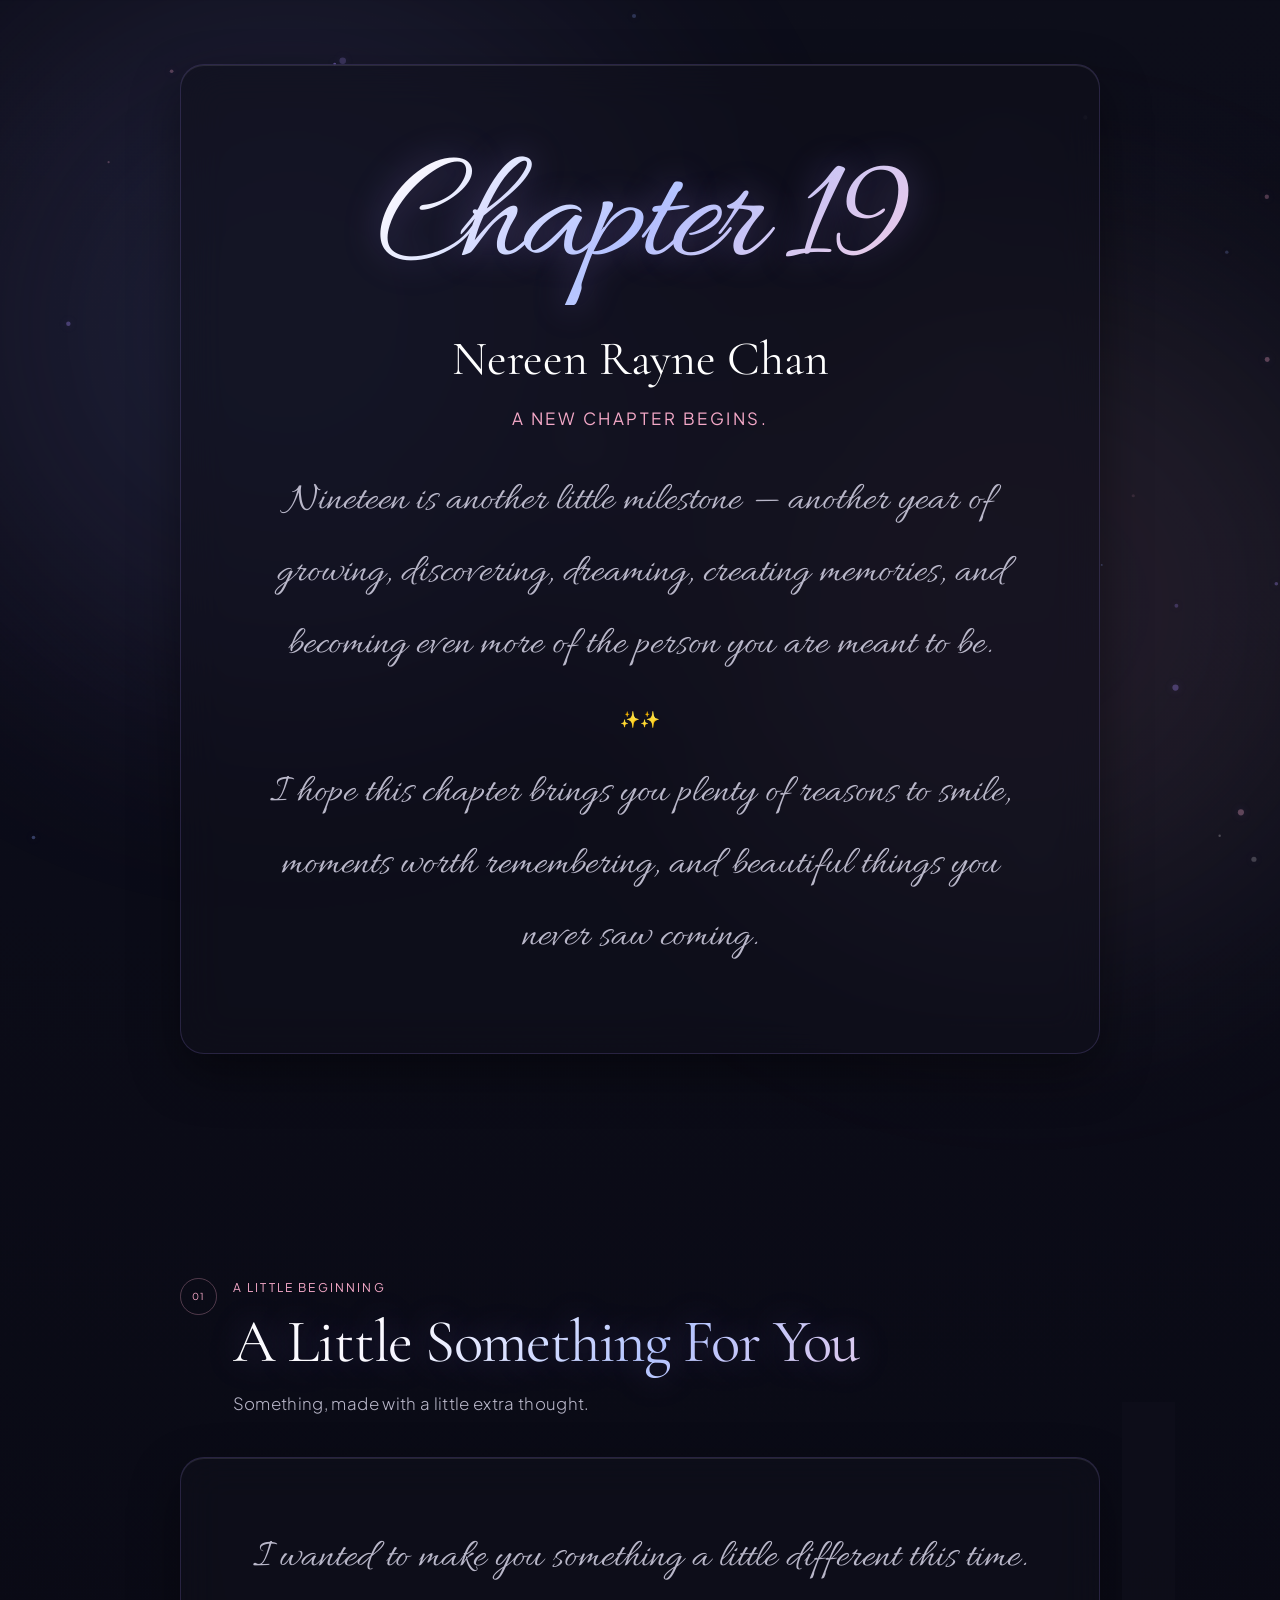
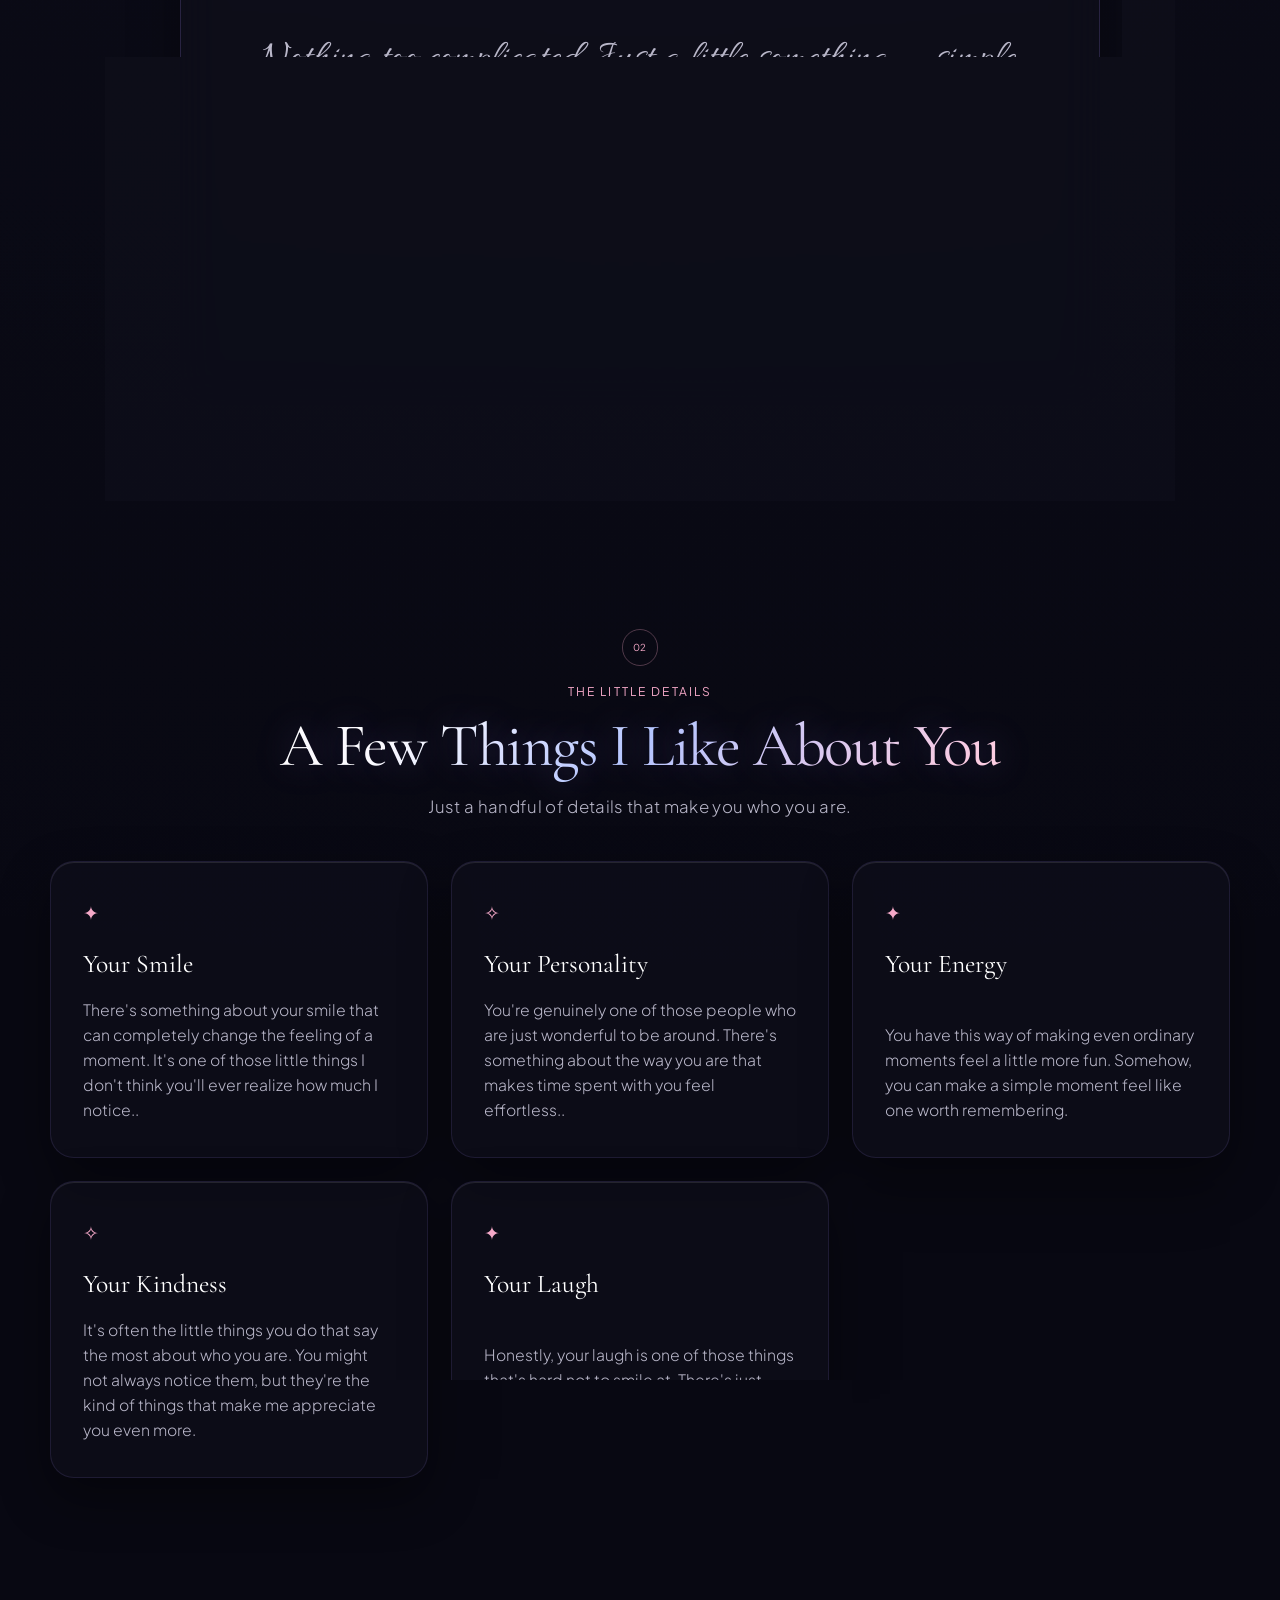
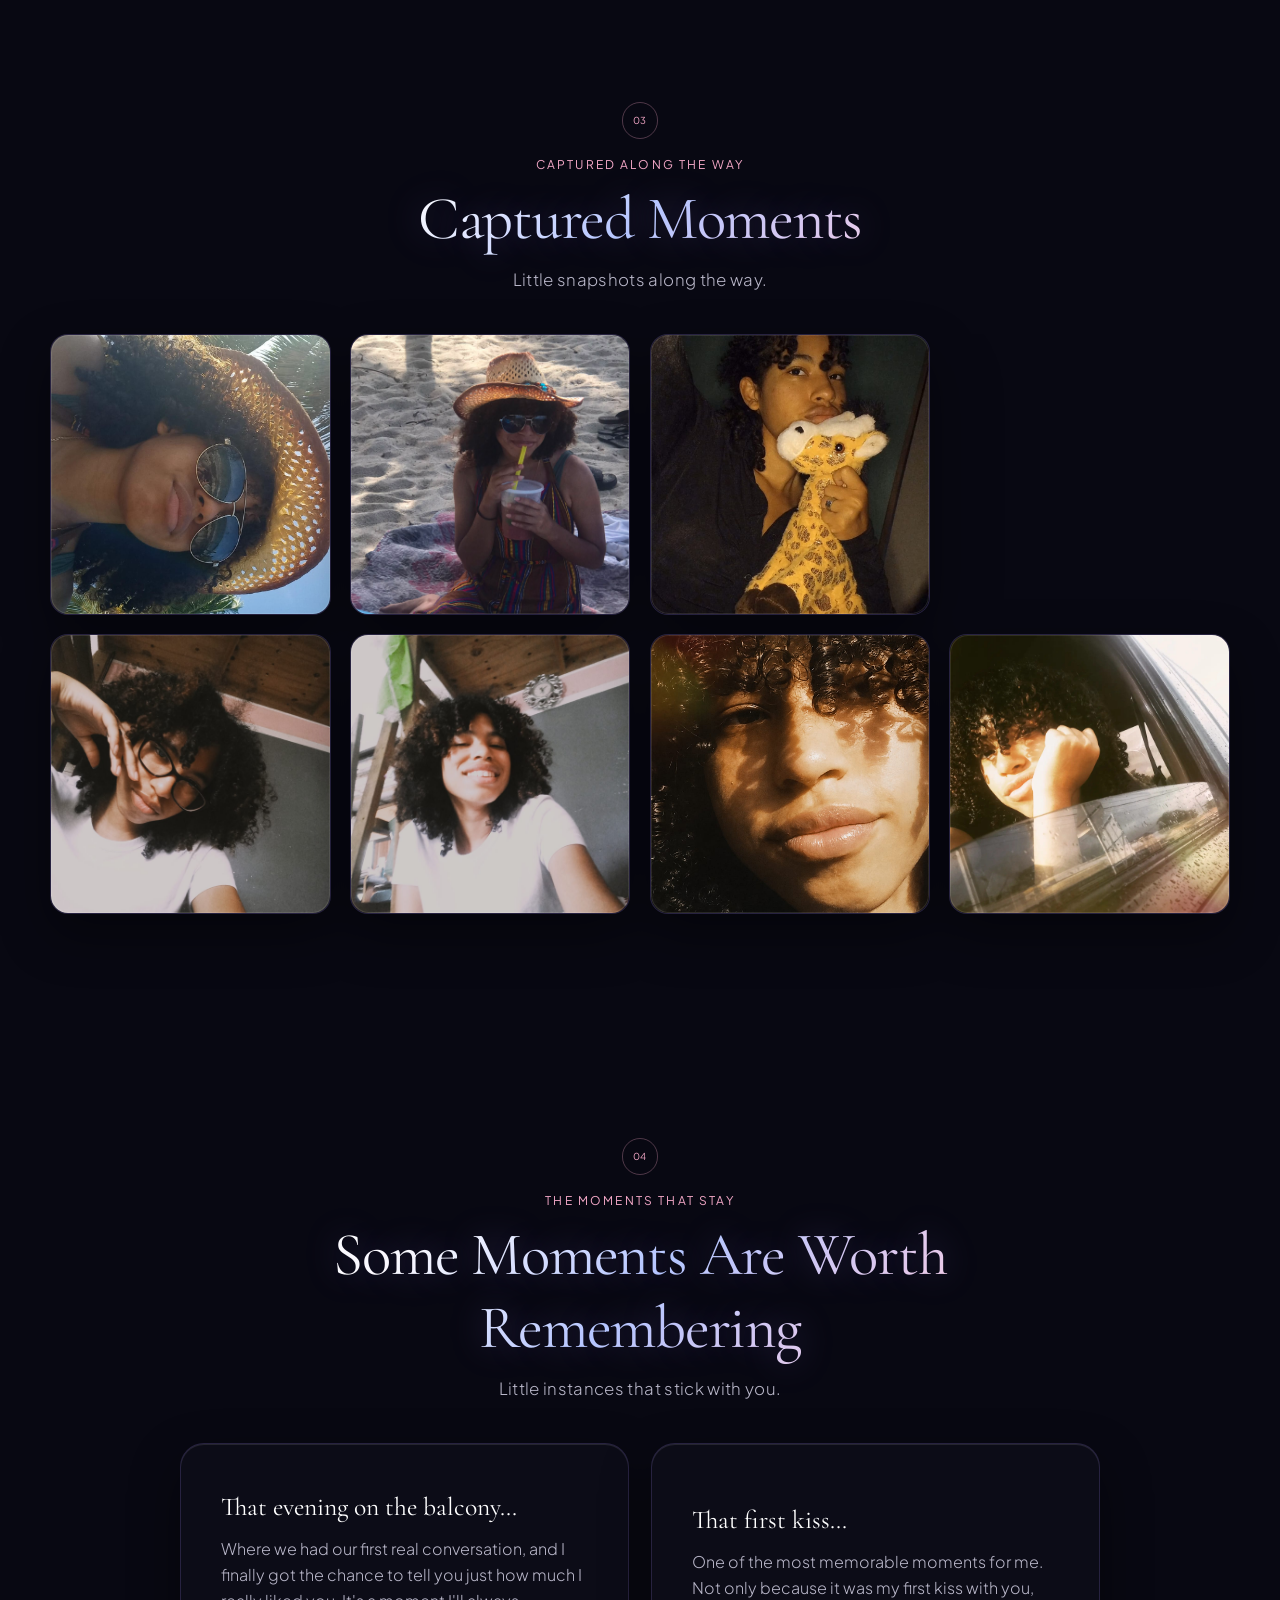
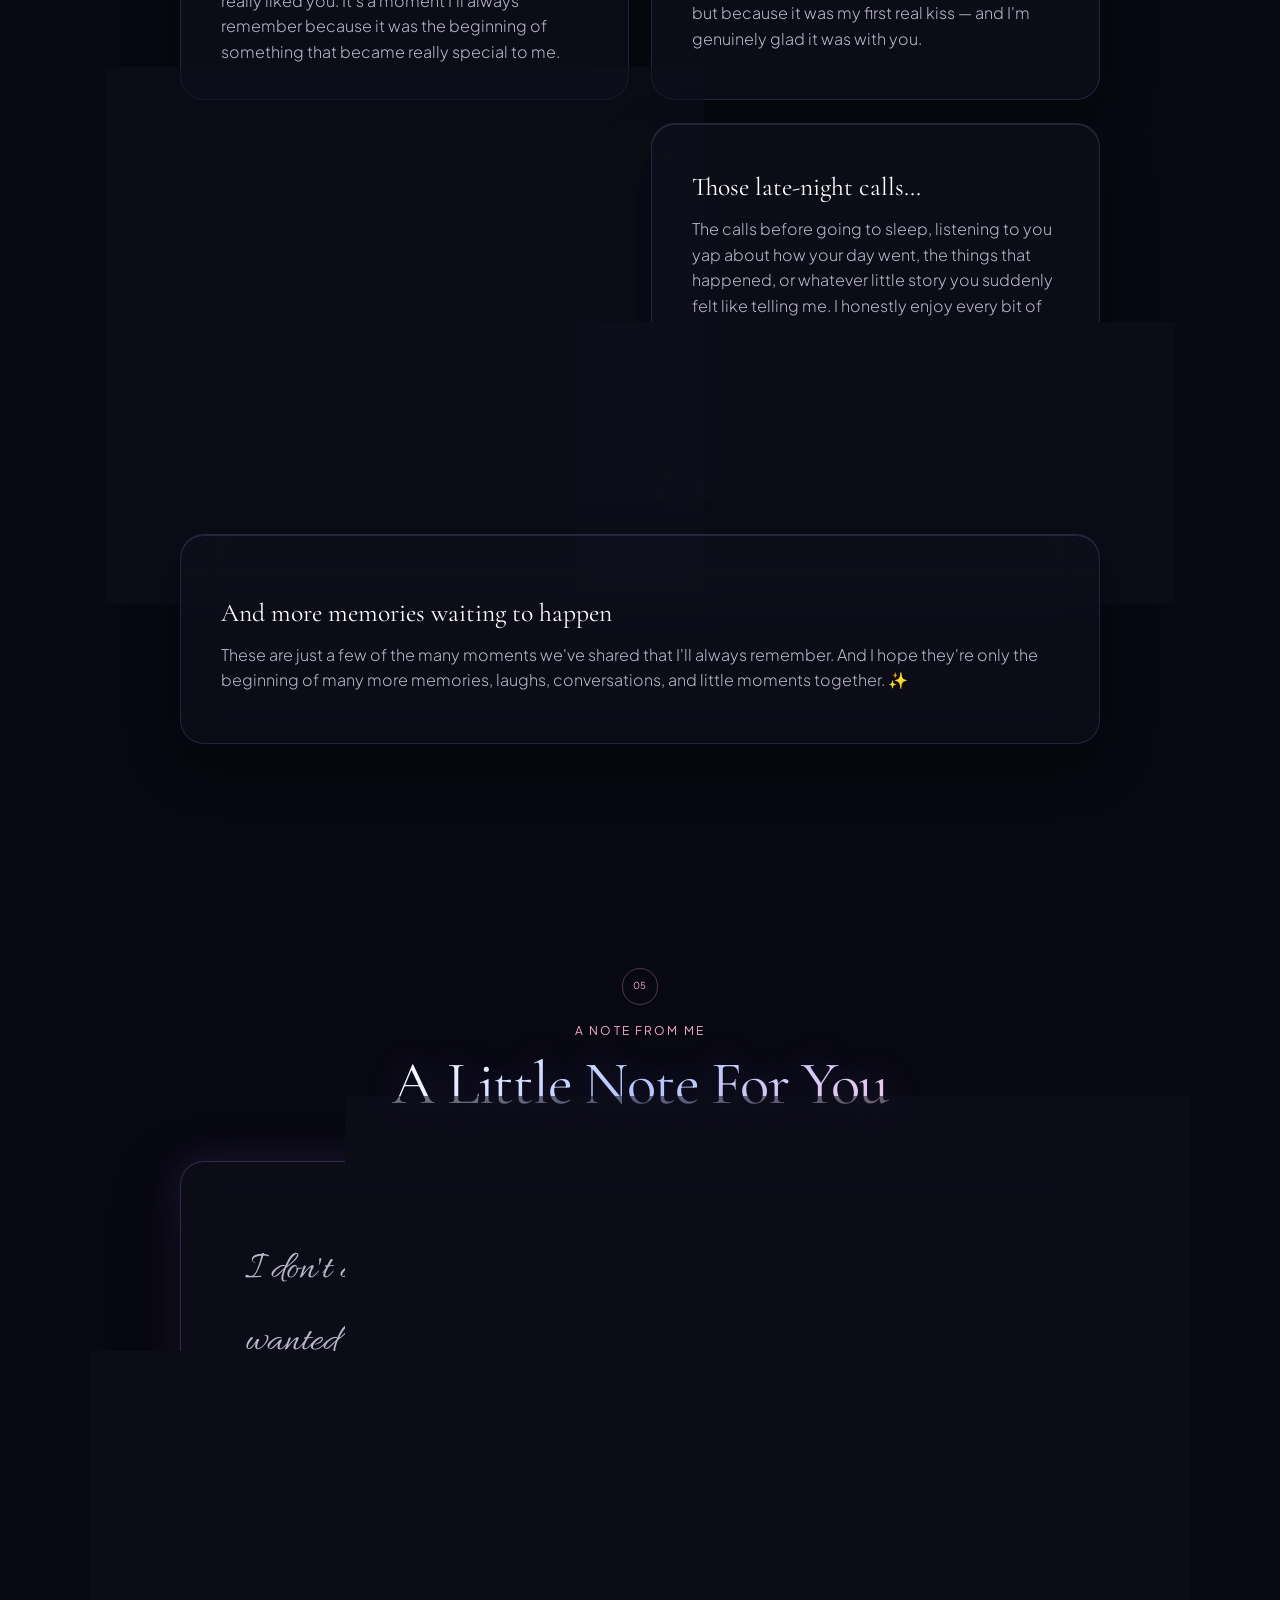
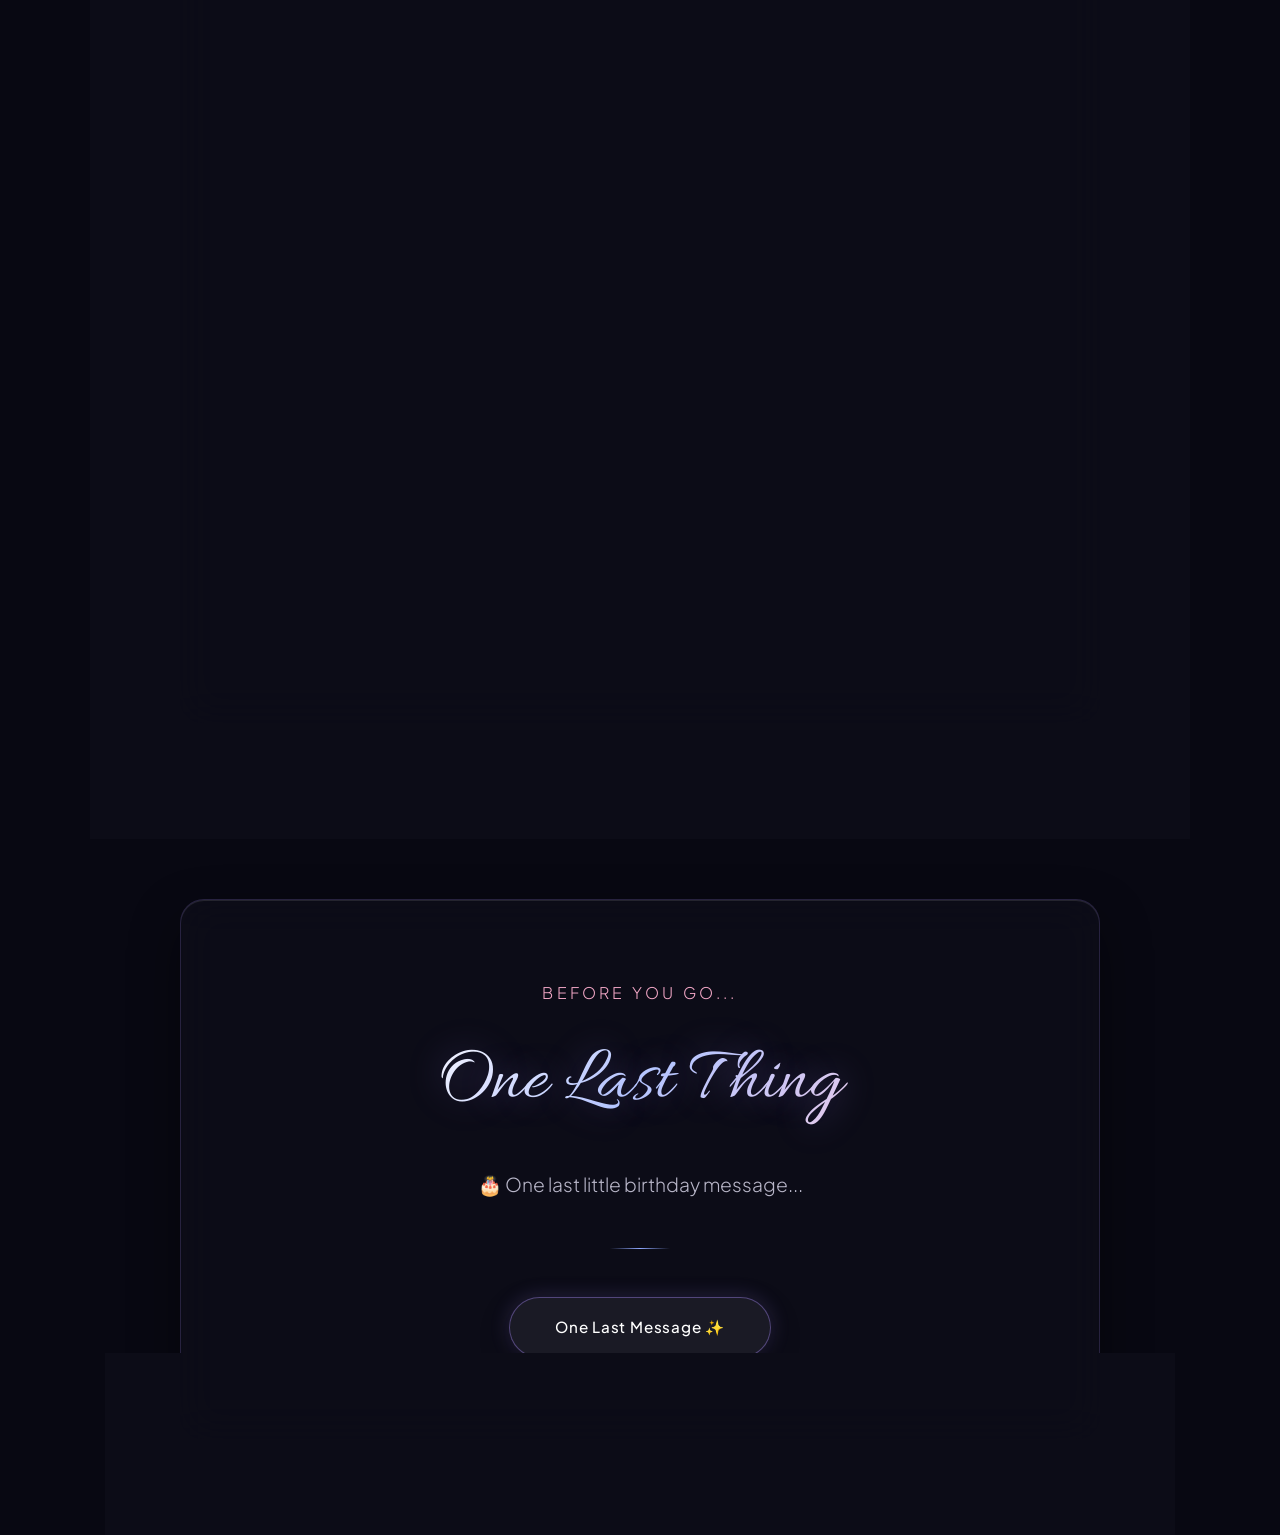
==== pages/birthday.html @ 964571f7 "Initial commit" ====
<!DOCTYPE html>
<html lang="en">
<head>
    <meta charset="UTF-8">
    <meta name="viewport" content="width=device-width, initial-scale=1.0">
    <title>Chapter 19 | Nereen Rayne Chan</title>
    <link rel="preconnect" href="https://fonts.googleapis.com">
    <link rel="preconnect" href="https://fonts.gstatic.com" crossorigin>
    <link href="https://fonts.googleapis.com/css2?family=Cormorant+Garamond:ital,wght@0,300;0,400;0,600;1,400&display=swap" rel="stylesheet">
    <link href="https://fonts.googleapis.com/css2?family=Plus+Jakarta+Sans:wght@300;400;500;600&display=swap" rel="stylesheet">
    <link href="https://fonts.googleapis.com/css2?family=Allura&display=swap" rel="stylesheet">
    <link rel="stylesheet" href="../css/style.css">
    <link rel="stylesheet" href="../css/responsive.css">
</head>
<body data-page="birthday">
    <div class="ambient-glow bg-glow-primary"></div>
    <div class="ambient-glow bg-glow-secondary"></div>
    <canvas id="particle-canvas" class="particle-canvas"></canvas>



    <main class="birthday-page" id="top">
        <!-- Section 1: Birthday opening -->
        <section class="birthday-section birthday-opening" id="birthday">
            <div class="birthday-hero-card glass-panel fade-in">
                
                <div class="number-display glow-text">Chapter 19</div>
                <h1 class="page-title">Nereen Rayne Chan</h1>
                <p class="chapter-tag">A new chapter begins.</p>
                <p class="editorial-text">
                    Nineteen is another little milestone — another year of growing, discovering, dreaming, creating memories, and becoming even more of the person you are meant to be.
                </p> <br>
                <p>✨✨</p> <br>

                <p class="editorial-text">
                    I hope this chapter brings you plenty of reasons to smile, moments worth remembering, and beautiful things you never saw coming.
                </p>
            </div>
        </section>

        <!-- Section 2: Introduction -->
        <section class="birthday-section" id="intro">
            <div class="section-shell">
                <div class="section-heading fade-in">
                    <span class="section-number">01</span>
                    <div>
                        <p class="section-label">A little beginning</p>
                        <h2 class="section-title glow-text">A Little Something For You</h2>
                        <p class="section-subtitle">Something, made with a little extra thought.</p>
                    </div>
                </div>

                <article class="story-card glass-panel section-card fade-in">
                    <div class="story-content text-block">
                        <p>I wanted to make you something a little different this time.</p>
                        <p>Nothing too complicated. Just a little something — simple, thoughtful, and made especially for you. A little reminder that your special day was worth putting some extra effort into..✨</p>
                    </div>
                </article>
            </div>
        </section>

        <!-- Section 3: Things I Like -->
        <section class="birthday-section" id="things">
            <div class="section-shell wide-shell">
                <div class="section-heading centered-heading fade-in">
                    <span class="section-number">02</span>
                    <p class="section-label">The little details</p>
                    <h2 class="section-title glow-text">A Few Things I Like About You</h2>
                    <p class="section-subtitle">Just a handful of details that make you who you are.</p>
                </div>

                <div class="cards-grid birthday-cards-grid fade-in">
                    <article class="feature-card glass-panel">
                        <div class="card-icon">✦</div>
                        <h3>Your Smile</h3>
                        <p>There's something about your smile that can completely change the feeling of a moment. It's one of those little things I don't think you'll ever realize how much I notice..</p>
                    </article>
                    <article class="feature-card glass-panel">
                        <div class="card-icon">✧</div>
                        <h3>Your Personality</h3>
                        <p>You're genuinely one of those people who are just wonderful to be around. There's something about the way you are that makes time spent with you feel effortless..</p>
                    </article>
                    <article class="feature-card glass-panel">
                        <div class="card-icon">✦</div>
                        <h3>Your Energy</h3>
                        <p>You have this way of making even ordinary moments feel a little more fun. Somehow, you can make a simple moment feel like one worth remembering.</p>
                    </article>
                    <article class="feature-card glass-panel">
                        <div class="card-icon">✧</div>
                        <h3>Your Kindness</h3>
                        <p>It's often the little things you do that say the most about who you are. You might not always notice them, but they're the kind of things that make me appreciate you even more.</p>
                    </article>
                    <article class="feature-card glass-panel">
                        <div class="card-icon">✦</div>
                        <h3>Your Laugh</h3>
                        <p>Honestly, your laugh is one of those things that's hard not to smile at. There's just something about it that makes the moment feel a little happier.</p>
                    </article>
                    <article class="feature-card glass-panel">
                        <div class="card-icon">✧</div>
                        <h3>Just Being You</h3>
                        <p>Maybe this is the simplest one, but it's probably the most important. I like you for all those little things that make you you — and I hope you never feel like you have to change that.</p>
                    </article>
                </div>
            </div>
        </section>

        <!-- Section 4: Memories -->
        <section class="birthday-section" id="memories">
            <div class="section-shell wide-shell">
                <div class="section-heading centered-heading fade-in">
                    <span class="section-number">03</span>
                    <p class="section-label">Captured along the way</p>
                    <h2 class="section-title glow-text">Captured Moments</h2>
                    <p class="section-subtitle">Little snapshots along the way.</p>
                </div>

                <div class="gallery-grid birthday-gallery fade-in">
                    <div class="gallery-item glass-panel">
                        <img src="../assets/images/photo1.jpg" alt="Memory 1" loading="lazy">
                        <div class="gallery-glow"></div>
                    </div>
                    <div class="gallery-item glass-panel">
                        <img src="../assets/images/photo2.jpg" alt="Memory 2" loading="lazy">
                        <div class="gallery-glow"></div>
                    </div>
                    <div class="gallery-item glass-panel">
                        <img src="../assets/images/photo3.jpg" alt="Memory 3" loading="lazy">
                        <div class="gallery-glow"></div>
                    </div>
                    <div class="gallery-item glass-panel">
                        <img src="../assets/images/photo4.jpg" alt="Memory 4" loading="lazy">
                        <div class="gallery-glow"></div>
                    </div>
                    <div class="gallery-item glass-panel">
                        <img src="../assets/images/photo5.jpg" alt="Memory 5" loading="lazy">
                        <div class="gallery-glow"></div>
                    </div>
                    <div class="gallery-item glass-panel">
                        <img src="../assets/images/photo6.jpg" alt="Memory 6" loading="lazy">
                        <div class="gallery-glow"></div>
                    </div>
                    <div class="gallery-item glass-panel">
                        <img src="../assets/images/photo7.jpg" alt="Memory 7" loading="lazy">
                        <div class="gallery-glow"></div>
                    </div>
                    <div class="gallery-item glass-panel">
                        <img src="../assets/images/photo8.jpg" alt="Memory 8" loading="lazy">
                        <div class="gallery-glow"></div>
                    </div>
                </div>
            </div>
        </section>

        <!-- Section 5: Moments -->
        <section class="birthday-section" id="moments">
            <div class="section-shell">
                <div class="section-heading centered-heading fade-in">
                    <span class="section-number">04</span>
                    <p class="section-label">The moments that stay</p>
                    <h2 class="section-title glow-text">Some Moments Are Worth Remembering</h2>
                    <p class="section-subtitle">Little instances that stick with you.</p>
                </div>

                <div class="moments-list birthday-moments-grid fade-in">
                    <article class="moment-card glass-panel">
                        <span class="moment-tag"></span>
                        <h3>That evening on the balcony...</h3>
                        <p>Where we had our first real conversation, and I finally got the chance to tell you just how much I really liked you. It's a moment I'll always remember because it was the beginning of something that became really special to me.</p>
                    </article>
                    <article class="moment-card glass-panel">
                        <span class="moment-tag"></span>
                        <h3>That first kiss...</h3>
                        <p>One of the most memorable moments for me. Not only because it was my first kiss with you, but because it was my first real kiss — and I'm genuinely glad it was with you.</p>
                    </article>
                    <article class="moment-card glass-panel">
                        <span class="moment-tag"></span>
                        <h3>Those good morning & good night messages...</h3>
                        <p>The little messages that might seem simple, but somehow became some of my favorite parts of the day. There's something special about waking up to a message from you and ending the day with one too.</p>
                    </article>
                    <article class="moment-card glass-panel">
                        <span class="moment-tag"></span>
                        <h3>Those late-night calls...</h3>
                        <p>The calls before going to sleep, listening to you yap about how your day went, the things that happened, or whatever little story you suddenly felt like telling me. I honestly enjoy every bit of it. And those moments when we don't hang up and just fall asleep on the phone...</p>
                        <br>
                        <p>Even though you're on the other side of the phone, somehow it feels like you're right there beside me. And I really love that feeling.</p>
                    </article>
                </div>
                <br>

                <article class="moment-card glass-panel">
                        <span class="moment-tag"></span>
                        <h3>And more memories waiting to happen</h3>
                        <p>These are just a few of the many moments we've shared that I'll always remember. And I hope they're only the beginning of many more memories, laughs, conversations, and little moments together. ✨</p>
                </article>
                
            </div>
        </section>

        <!-- Section 6: Letter -->
        <section class="birthday-section" id="letter">
            <div class="section-shell">
                <div class="section-heading centered-heading fade-in">
                    <span class="section-number">05</span>
                    <p class="section-label">A note from me</p>
                    <h2 class="section-title glow-text">A Little Note For You</h2>
                </div>

                <article class="letter-card glass-panel section-card fade-in">
                    <div class="letter-body">
                        <p>I don't always know how to put things into words, but I wanted to make sure you knew that I'm really glad I got the chance to know you.</p>
                        <p>You're someone I've genuinely enjoyed having in my life, and I appreciate the little things about you more than you probably realize.</p>
                        <p>So for your 19th birthday, I just wanted to make something that was yours.</p>
                        <p>I hope this year brings you beautiful moments, unexpected happiness, new adventures, and plenty of reasons to smile.</p>
                        <p>You deserve a really good year.</p>

                        <p class="letter-closing">Happy 19th birthday, Mi Niña. ✨ </p>
                    </div>
                </article>
            </div>
        </section>

        <!-- Final CTA: Surprise -->
        <section class="birthday-section birthday-surprise-cta" id="surprise-invitation">
            <div class="section-shell">
                <article class="final-card glass-panel fade-in">
                    <p class="final-eyebrow">Before You Go...</p>
                    <h2 class="final-name glow-text">One Last Thing</h2>
                    <p class="final-quote">🎂 One last little birthday message...</p>
                    <div class="divider-line"></div>
                    <div class="section-cta">
                        <a href="surprise.html" class="btn-primary transition-trigger">
                            <span>One Last Message ✨</span>
                            <div class="btn-glow"></div>
                        </a>
                    </div>
                </article>
            </div>
        </section>
        
    </main>

    <script src="../js/effects.js"></script>
    <script src="../js/gallery.js"></script>
    <script src="../js/main.js"></script>
</body>
</html>
---- css/style.css ----
:root {
    --bg-primary: #080812;
    --bg-secondary: #10101d;
    --violet: #a78bfa;
    --violet-blue: #8fa8ff;
    --soft-blue: #b7c9ff;
    --pink: #f5a9c8;
    --soft-pink: #ffd0e2;
    --champagne: #f7e7ce;
    --text-primary: #ffffff;
    --text-secondary: #b9b7c9;
    --text-muted: #7c7a8e;
    --glass-bg: rgba(16, 16, 29, 0.58);
    --glass-border: rgba(167, 139, 250, 0.18);
    --glass-glow: rgba(143, 168, 255, 0.12);
    --font-heading: 'Cormorant Garamond', Georgia, serif;
    --font-sans: 'Plus Jakarta Sans', -apple-system, BlinkMacSystemFont, sans-serif;
    --transition-smooth: all 0.5s cubic-bezier(0.16, 1, 0.3, 1);
}

*, *::before, *::after {
    box-sizing: border-box;
    margin: 0;
    padding: 0;
}

html {
    background: var(--bg-primary);
    color: var(--text-primary);
    font-family: var(--font-sans);
    font-size: 16px;
    line-height: 1.6;
    overflow-x: hidden;
    scroll-behavior: smooth;
    -webkit-font-smoothing: antialiased;
}

body {
    min-height: 100svh;
    width: 100%;
    position: relative;
    background:
        radial-gradient(circle at 50% -20%, rgba(143, 168, 255, 0.06), transparent 45%),
        var(--bg-primary);
    display: flex;
    flex-direction: column;
    overflow-x: hidden;
}

a, button {
    -webkit-tap-highlight-color: transparent;
}

button {
    font: inherit;
}

.ambient-glow {
    position: fixed;
    border-radius: 50%;
    filter: blur(120px);
    pointer-events: none;
    z-index: 0;
    opacity: 0.6;
    animation: pulse-glow 10s ease-in-out infinite alternate;
}

.bg-glow-primary {
    top: -10%;
    left: -10%;
    width: 65vw;
    height: 65vw;
    background: radial-gradient(circle, rgba(143, 168, 255, 0.25) 0%, rgba(167, 139, 250, 0.12) 60%, transparent 100%);
}

.bg-glow-secondary {
    bottom: -10%;
    right: -10%;
    width: 60vw;
    height: 60vw;
    background: radial-gradient(circle, rgba(245, 169, 200, 0.2) 0%, rgba(255, 208, 226, 0.1) 60%, transparent 100%);
    animation-delay: -5s;
}

@keyframes pulse-glow {
    0% { transform: scale(1) translate(0, 0); opacity: 0.5; }
    50% { transform: scale(1.08) translate(2%, 3%); opacity: 0.7; }
    100% { transform: scale(0.95) translate(-2%, -1%); opacity: 0.5; }
}

.particle-canvas {
    position: fixed;
    inset: 0;
    width: 100%;
    height: 100%;
    pointer-events: none;
    z-index: 1;
}

.page-wrapper {
    position: relative;
    z-index: 2;
    min-height: 100svh;
    width: 100%;
    max-width: 1200px;
    margin: 0 auto;
    padding: 2.5rem 1.5rem;
    display: flex;
    flex-direction: column;
}

.center-content {
    justify-content: center;
    align-items: center;
}

.scrollable-content {
    justify-content: flex-start;
    align-items: center;
}

.glass-panel {
    background: var(--glass-bg);
    backdrop-filter: blur(20px);
    -webkit-backdrop-filter: blur(20px);
    border: 1px solid var(--glass-border);
    box-shadow: 0 20px 50px rgba(0, 0, 0, 0.4), inset 0 1px 0 rgba(255, 255, 255, 0.1);
    border-radius: 24px;
    position: relative;
    overflow: hidden;
}

.glow-text {
    background: linear-gradient(135deg, #ffffff 20%, var(--soft-blue) 50%, var(--soft-pink) 90%);
    -webkit-background-clip: text;
    -webkit-text-fill-color: transparent;
    background-clip: text;
    text-shadow: 0 0 35px rgba(167, 139, 250, 0.35);
}

.section-header {
    text-align: center;
    margin-bottom: 3.5rem;
    max-width: 700px;
}

.section-title {
    font-family: var(--font-heading);
    font-size: clamp(2.2rem, 5vw, 3.8rem);
    font-weight: 400;
    line-height: 1.2;
    letter-spacing: -0.02em;
    margin-bottom: 0.75rem;
}

.section-subtitle {
    color: var(--text-secondary);
    font-size: 1.05rem;
    font-weight: 300;
    letter-spacing: 0.02em;
}

.cta-wrapper,
.section-cta {
    margin-top: 2.5rem;
    display: flex;
    justify-content: center;
}

.btn-primary, .btn-secondary {
    position: relative;
    display: inline-flex;
    align-items: center;
    justify-content: center;
    min-height: 52px;
    padding: 1.1rem 2.8rem;
    border-radius: 100px;
    font-family: var(--font-sans);
    font-size: 0.95rem;
    font-weight: 500;
    letter-spacing: 0.05em;
    text-decoration: none;
    cursor: pointer;
    transition: var(--transition-smooth);
    border: none;
    outline: none;
    text-align: center;
}

.btn-primary {
    background: rgba(255, 255, 255, 0.06);
    color: var(--text-primary);
    border: 1px solid rgba(167, 139, 250, 0.4);
    box-shadow: 0 10px 30px rgba(0, 0, 0, 0.3), 0 0 20px rgba(167, 139, 250, 0.2);
}

.btn-primary:hover {
    transform: translateY(-3px);
    border-color: rgba(245, 169, 200, 0.6);
    box-shadow: 0 15px 35px rgba(0, 0, 0, 0.4), 0 0 30px rgba(245, 169, 200, 0.35);
    background: rgba(255, 255, 255, 0.12);
}

.btn-secondary {
    background: rgba(16, 16, 29, 0.6);
    color: var(--text-primary);
    border: 1px solid rgba(255, 255, 255, 0.15);
}

.btn-secondary:hover {
    transform: translateY(-2px);
    border-color: var(--violet-blue);
    background: rgba(143, 168, 255, 0.1);
    box-shadow: 0 0 25px rgba(143, 168, 255, 0.25);
}

.btn-primary span, .btn-secondary span {
    position: relative;
    z-index: 2;
}

.btn-glow {
    position: absolute;
    inset: -20%;
    opacity: 0;
    background: radial-gradient(circle, rgba(245, 169, 200, 0.25), transparent 65%);
    transition: opacity 0.4s ease;
    pointer-events: none;
}

.btn-primary:hover .btn-glow,
.btn-secondary:hover .btn-glow {
    opacity: 1;
}

/* Index / landing page */
.hero-card {
    padding: 4.5rem 3.5rem;
    text-align: center;
    max-width: 920px;
    width: 100%;
    transition: var(--transition-smooth);
}

.hero-card:hover {
    transform: translateY(-8px);
    border-color: rgba(245, 169, 200, 0.4);
    box-shadow: 0 15px 35px rgba(0, 0, 0, 0.4),
                0 0 25px rgba(167, 139, 250, 0.15);
    background: rgba(20, 20, 38, 0.7);
}

.hero-card .subtitle {
    color: var(--pink);
    text-transform: uppercase;
    font-size: 1.05rem;
    letter-spacing: 0.25em;
    margin-bottom: 1.5rem;
}

.hero-eyebrow {
    font-family: "Allura", cursive;
    font-size: 2.50rem;
    font-weight: 300;
    color: var(--text-secondary);
    margin-bottom: 0.5rem;
}

.hero-name {
    font-family: var(--font-heading);
    font-size: clamp(2.8rem, 7vw, 4.8rem);
    font-weight: 400;
    line-height: 1.1;
    margin-bottom: 1.2rem;
}

.hero-tagline {
    color: var(--text-secondary);
    font-size: 1.20rem;
    font-weight: 300;
}

/* New single-page birthday experience */
.birthday-page {
    position: relative;
    z-index: 2;
    width: 100%;
}

.birthday-section {
    min-height: 100svh;
    width: 100%;
    display: flex;
    align-items: center;
    justify-content: center;
    padding: 7rem 1.5rem;
}

.birthday-opening {
    min-height: calc(100svh - 3.5rem);
    padding-top: 4rem;
}

.birthday-hero-card {
    width: min(920px, 100%);
    padding: clamp(3rem, 7vw, 5rem) clamp(1.5rem, 6vw, 4.5rem);
    text-align: center;
    transition: var(--transition-smooth);
}

.birthday-hero-card:hover {
    transform: translateY(-8px);
    border-color: rgba(245, 169, 200, 0.4);
    box-shadow: 0 15px 35px rgba(0, 0, 0, 0.4),
                0 0 25px rgba(167, 139, 250, 0.15);
    background: rgba(20, 20, 38, 0.7);
}

.section-shell {
    width: min(920px, 100%);
    margin: 0 auto;
}

.wide-shell {
    width: min(1180px, 100%);
}

.section-heading {
    display: grid;
    grid-template-columns: auto 1fr;
    gap: 1rem;
    align-items: start;
    margin-bottom: 2.5rem;
}

.centered-heading {
    display: block;
    text-align: center;
    max-width: 780px;
    margin-left: auto;
    margin-right: auto;
}

.section-number {
    display: inline-flex;
    align-items: center;
    justify-content: center;
    width: 2.3rem;
    height: 2.3rem;
    border-radius: 50%;
    color: var(--pink);
    border: 1px solid rgba(245, 169, 200, 0.3);
    font-size: 0.60rem;
    letter-spacing: 0.08em;
}

.centered-heading .section-number {
    margin-bottom: 1rem;
}

.section-label {
    color: var(--pink);
    text-transform: uppercase;
    letter-spacing: 0.18em;
    font-size: 0.75rem;
    margin-bottom: 0.55rem;
}

.section-heading .section-title {
    margin-bottom: 0.7rem;
}

.number-display {
    font-family: "Allura", cursive;
    font-size: clamp(5rem, 15vw, 10rem);
    line-height: 1;
    font-weight: 400;
    margin-bottom: 1rem;
    letter-spacing: -0.04em;
}

.page-title {
    font-family: var(--font-heading);
    font-size: clamp(2rem, 5vw, 3rem);
    font-weight: 400;
    margin-bottom: 0.5rem;
}

.chapter-tag {
    color: var(--pink);
    font-size: 1.05rem;
    letter-spacing: 0.15em;
    text-transform: uppercase;
    margin-bottom: 2rem;
}

.editorial-text {
    font-family: "Allura", cursive;
    color: var(--text-secondary);
    font-size: 2.50rem;
    line-height: 1.8;
    font-weight: 300;
    max-width: 860px;
    margin: 0 auto;
}

.scroll-cue {
    display: inline-flex;
    align-items: center;
    gap: 0.7rem;
    margin-top: 2.5rem;
    color: var(--text-muted);
    text-decoration: none;
    font-size: 0.75rem;
    letter-spacing: 0.08em;
    text-transform: uppercase;
    transition: var(--transition-smooth);
}

.scroll-cue:hover {
    color: var(--text-primary);
    transform: translateY(3px);
}

.scroll-cue span:last-child {
    font-size: 1.1rem;
    color: var(--violet-blue);
}

.section-card {
    width: 100%;
}

.story-card {
    padding: 4rem 3.5rem;
    text-align: center;
    transition: var(--transition-smooth);
}

.story-card:hover {
    transform: translateY(-8px);
    border-color: rgba(245, 169, 200, 0.4);
    box-shadow: 0 15px 35px rgba(0, 0, 0, 0.4),
                0 0 25px rgba(167, 139, 250, 0.15);
    background: rgba(20, 20, 38, 0.7);
}

.text-block p {
    font-family: "Allura", cursive;
    font-size: 2.50rem;
    line-height: 1.8;
    color: var(--text-secondary);
    margin-bottom: 1.8rem;
    font-weight: 300;
    
}

.teaser-text {
    color: var(--violet-blue);
    font-size: 0.95rem;
    font-style: italic;
    margin-top: 1.5rem;
}

/* Equal-height feature tiles */
.birthday-cards-grid {
    align-items: stretch;
}

.cards-grid {
    display: grid;
    grid-template-columns: repeat(3, minmax(0, 1fr));
    gap: 1.4rem;
    width: 100%;
}

.feature-card {
    min-height: 220px;
    height: 100%;
    padding: 2.2rem 2rem;
    display: flex;
    flex-direction: column;
    transition: var(--transition-smooth);
    border: 1px solid rgba(167, 139, 250, 0.12);
}

.feature-card:hover {
    transform: translateY(-8px);
    border-color: rgba(245, 169, 200, 0.4);
    box-shadow: 0 15px 35px rgba(0, 0, 0, 0.4), 0 0 25px rgba(167, 139, 250, 0.15);
    background: rgba(20, 20, 38, 0.7);
}

.card-icon {
    color: var(--pink);
    font-size: 1.2rem;
    margin-bottom: 1rem;
}

.feature-card h3 {
    font-family: var(--font-heading);
    font-size: 1.6rem;
    font-weight: 400;
    margin-bottom: 0.75rem;
    color: var(--text-primary);
}

.feature-card p {
    color: var(--text-secondary);
    font-size: 0.98rem;
    line-height: 1.6;
    font-weight: 300;
    margin-top: auto;
}

/* Gallery tiles keep a consistent square shape */
.gallery-grid {
    display: grid;
    grid-template-columns: repeat(4, minmax(0, 1fr));
    gap: 1.2rem;
    width: 100%;
}

.gallery-item {
    aspect-ratio: 1 / 1;
    border-radius: 18px;
    overflow: hidden;
    position: relative;
    cursor: default;
    transition: var(--transition-smooth);
}

.gallery-item img {
    width: 100%;
    height: 100%;
    object-fit: cover;
    transition: transform 0.7s cubic-bezier(0.16, 1, 0.3, 1);
    display: block;
}

.gallery-glow {
    position: absolute;
    inset: 0;
    border-radius: 18px;
    box-shadow: inset 0 0 0 1px rgba(255, 255, 255, 0.1);
    pointer-events: none;
    transition: var(--transition-smooth);
}

.gallery-item:hover {
    transform: translateY(-5px) scale(1.02);
    box-shadow: 0 15px 35px rgba(0, 0, 0, 0.5), 0 0 25px rgba(143, 168, 255, 0.3);
}

.gallery-item:hover img {
    transform: scale(1.08);
}

.gallery-item:hover .gallery-glow {
    box-shadow: inset 0 0 0 1px rgba(245, 169, 200, 0.5);
}

/* Moments become a balanced tile grid */
.birthday-moments-grid {
    max-width: none;
    display: grid;
    grid-template-columns: repeat(2, minmax(0, 1fr));
    gap: 1.4rem;
}

.moments-list {
    width: 100%;
    margin: 0 auto;
}

.moment-card {
    min-height: 210px;
    height: 100%;
    padding: 2.2rem 2.5rem;
    display: flex;
    flex-direction: column;
    justify-content: center;
    transition: var(--transition-smooth);
}

.moment-card:hover {
    transform: translateY(-5px);
    border-color: rgba(143, 168, 255, 0.35);
    box-shadow: 0 10px 30px rgba(0, 0, 0, 0.3), 0 0 20px rgba(143, 168, 255, 0.15);
}

.moment-tag {
    font-size: 0.75rem;
    text-transform: uppercase;
    letter-spacing: 0.2em;
    color: var(--violet);
    display: block;
    margin-bottom: 0.5rem;
}

.moment-card h3 {
    font-family: var(--font-heading);
    font-size: 1.6rem;
    font-weight: 400;
    margin-bottom: 0.5rem;
}

.moment-card p {
    color: var(--text-secondary);
    font-weight: 300;
    font-size: 1rem;
}

/* Letter */
.letter-card {
    padding: 4.5rem 4rem;
    max-width: 920px;
    margin: 0 auto;
    border-color: rgba(167, 139, 250, 0.25);
    box-shadow: 0 25px 60px rgba(0, 0, 0, 0.5),
                0 0 40px rgba(167, 139, 250, 0.15);
    transition: var(--transition-smooth);
}

.letter-card:hover {
    transform: translateY(-8px);
    border-color: rgba(245, 169, 200, 0.4);
    box-shadow: 0 15px 35px rgba(0, 0, 0, 0.4),
                0 0 25px rgba(167, 139, 250, 0.15);
    background: rgba(20, 20, 38, 0.7);
}

.letter-body p {
    font-family: "Allura", cursive;
    font-size: 2.50rem;
    line-height: 1.8;
    color: var(--text-secondary);
    margin-bottom: 1.5rem;
    font-weight: 300;
}

.letter-closing {
    font-family: "Allura", cursive;
    font-size: 1.95rem;
    color: var(--text-primary);
    margin-top: 2rem;
}

.heart-symbol {
    color: var(--pink);
    display: inline-block;
    margin-left: 0.3rem;
}

.birthday-surprise-cta {
    min-height: 75svh;
    padding-top: 4rem;
    padding-bottom: 6rem;
}

.final-card {
    padding: 5rem 4rem;
    text-align: center;
    max-width: 920px;
    width: 100%;
    margin: 0 auto;
    transition: var(--transition-smooth);
}

.final-card:hover {
    transform: translateY(-8px);
    border-color: rgba(245, 169, 200, 0.4);
    box-shadow: 0 15px 35px rgba(0, 0, 0, 0.4),
                0 0 25px rgba(167, 139, 250, 0.15);
    background: rgba(20, 20, 38, 0.7);
}

.final-eyebrow {
    font-family: var(--font-sans);
    font-size: 1rem;
    font-weight: 300;
    color: var(--pink);
    letter-spacing: 0.2em;
    text-transform: uppercase;
    margin-bottom: 1rem;
}

.final-name {
    font-family: "Allura", cursive;
    font-size: clamp(3.8rem, 8vw, 4.8rem);
    font-weight: 400;
    margin-bottom: 1.5rem;
}

.final-quote {
    color: var(--text-secondary);
    font-size: 1.2rem;
    font-weight: 300;
}

.divider-line {
    width: 60px;
    height: 1px;
    background: linear-gradient(90deg, transparent, var(--violet-blue), transparent);
    margin: 3rem auto;
}

/* Surprise page */
.surprise-intro {
    padding: 4.5rem 3.5rem;
    text-align: center;
    max-width: 650px;
    width: 100%;
}

.surprise-birthday-hint {
    margin-top: 1rem;
    color: var(--pink);
    font-family: var(--font-heading);
    font-size: 1.15rem;
    opacity: 0.9;
}

.surprise-stage {
    position: relative;
    z-index: 5;
    text-align: center;
    max-width: 800px;
    width: 100%;
    animation: fade-in-up 1.2s cubic-bezier(0.16, 1, 0.3, 1) forwards;
}

.sparkle-icon {
    font-size: 2.5rem;
    margin-bottom: 1rem;
    animation: float-soft 3s ease-in-out infinite;
}

.reveal-number {
    font-family: "Allura", cursive;
    font-size: clamp(6rem, 18vw, 11rem);
    line-height: 1;
    font-weight: 300;
}

.reveal-name {
    font-family: var(--font-heading);
    font-size: clamp(2.5rem, 6vw, 4.2rem);
    font-weight: 400;
    margin-bottom: 0.5rem;
}

.reveal-toast {
    color: var(--pink);
    font-size: 1.2rem;
    letter-spacing: 0.15em;
    text-transform: uppercase;
    margin-bottom: 2.5rem;
}

.reveal-lines p {
    font-family: "Allura", cursive;
    font-size: 2.50rem;
    line-height: 1.8;
    color: var(--text-secondary);
    margin-bottom: 1.5rem;
    font-weight: 300;
}

.reveal-lines p.highlight {
    color: var(--text-primary);
    font-family: "Allura", cursive;
    font-size: 2.50rem;
    margin-top: 1.5rem;
}

.surprise-burst-layer {
    position: fixed;
    inset: 0;
    pointer-events: none;
    z-index: 3;
    opacity: 0;
    transition: opacity 1.5s ease;
    background: radial-gradient(circle at center, rgba(167, 139, 250, 0.25) 0%, rgba(245, 169, 200, 0.2) 40%, transparent 70%);
}

.surprise-burst-layer.active {
    opacity: 1;
}

/* Birthday pop-up celebration */
.birthday-popups {
    position: fixed;
    inset: 0;
    overflow: hidden;
    pointer-events: none;
    z-index: 3;
}

.birthday-pop {
    position: absolute;
    top: -80px;
    font-size: clamp(1.6rem, 4vw, 3rem);
    filter: drop-shadow(0 0 12px rgba(245, 169, 200, 0.35));
    animation: birthday-fall var(--fall-time, 6s) linear forwards;
}

.birthday-balloon {
    position: absolute;
    bottom: -140px;
    font-size: clamp(2rem, 5vw, 4rem);
    animation: balloon-rise var(--rise-time, 8s) ease-in forwards;
    filter: drop-shadow(0 0 16px rgba(167, 139, 250, 0.3));
}

.birthday-message-pop {
    position: absolute;
    left: 50%;
    top: 14%;
    transform: translate(-50%, 20px) scale(0.85);
    padding: 0.8rem 1.4rem;
    border: 1px solid rgba(255, 255, 255, 0.16);
    border-radius: 999px;
    background: rgba(16, 16, 29, 0.72);
    backdrop-filter: blur(12px);
    -webkit-backdrop-filter: blur(12px);
    color: var(--text-primary);
    font-family: var(--font-heading);
    font-size: clamp(1.2rem, 3vw, 1.7rem);
    white-space: nowrap;
    opacity: 0;
    animation: message-pop 4.8s 0.25s cubic-bezier(0.16, 1, 0.3, 1) forwards;
}

@keyframes birthday-fall {
    0% { transform: translate3d(0, -10vh, 0) rotate(0deg); opacity: 0; }
    10% { opacity: 1; }
    100% { transform: translate3d(var(--drift, 20px), 115vh, 0) rotate(540deg); opacity: 0; }
}

@keyframes balloon-rise {
    0% { transform: translate3d(0, 0, 0) rotate(-5deg); opacity: 0; }
    12% { opacity: 1; }
    100% { transform: translate3d(var(--drift, 30px), -120vh, 0) rotate(8deg); opacity: 0; }
}

@keyframes message-pop {
    0% { opacity: 0; transform: translate(-50%, 20px) scale(0.85); }
    12% { opacity: 1; transform: translate(-50%, 0) scale(1); }
    72% { opacity: 1; transform: translate(-50%, 0) scale(1); }
    100% { opacity: 0; transform: translate(-50%, -10px) scale(0.96); }
}

/* Final standalone page */
.final-card .credit-line,
.credit-line {
    color: var(--text-muted);
    font-size: 0.85rem;
    letter-spacing: 0.05em;
}

.loader {
    position: fixed;
    inset: 0;
    background: var(--bg-primary);
    z-index: 9999;
    display: flex;
    justify-content: center;
    align-items: center;
    transition: opacity 0.8s ease, visibility 0.8s ease;
}

.loader.hidden {
    opacity: 0;
    visibility: hidden;
}

.loader-content {
    position: relative;
}

.loader-text {
    font-family: var(--font-heading);
    font-size: 1.8rem;
    color: var(--text-primary);
    letter-spacing: 0.1em;
    animation: loader-pulse 2s ease-in-out infinite;
}

@keyframes loader-pulse {
    0%, 100% { opacity: 0.4; }
    50% { opacity: 1; }
}

.hidden {
    display: none !important;
}

.bottom-nav {
    display: flex;
    justify-content: center;
    width: 100%;
    margin-top: 1rem;
}

@keyframes fade-in-up {
    from { opacity: 0; transform: translateY(20px); }
    to { opacity: 1; transform: translateY(0); }
}

@keyframes float-soft {
    0%, 100% { transform: translateY(0); }
    50% { transform: translateY(-8px); }
}

.fade-in {
    animation: fade-in-up 1s cubic-bezier(0.16, 1, 0.3, 1) both;
}
---- css/responsive.css ----
@media (min-width: 1440px) {
    .page-wrapper { max-width: 1280px; }
    .birthday-section { padding-left: 2rem; padding-right: 2rem; }
    .cards-grid { gap: 1.7rem; }
    .gallery-grid { gap: 1.5rem; }
}

@media (max-width: 1100px) {
    .birthday-cards-grid {
        grid-template-columns: repeat(2, minmax(0, 1fr));
    }

    .birthday-gallery {
        grid-template-columns: repeat(4, minmax(0, 1fr));
    }
}

@media (max-width: 1023px) {
    .page-wrapper { padding: 2rem 1.5rem; }


    .birthday-section {
        min-height: auto;
        padding: 6rem 1.25rem;
    }

    .birthday-opening {
        min-height: calc(100svh - 3.5rem);
    }

    .birthday-gallery {
        grid-template-columns: repeat(2, minmax(0, 1fr));
        gap: 1rem;
    }

    .birthday-moments-grid {
        grid-template-columns: 1fr;
    }

    .story-card,
    .letter-card,
    .final-card {
        padding: 3.5rem 2.5rem;
    }
}

@media (max-width: 767px) {
    html { font-size: 15px; }

    .page-wrapper { padding: 1.5rem 1rem; }





    .birthday-section {
        padding: 5rem 1rem;
    }

    .birthday-opening {
        min-height: calc(100svh - 4rem);
        padding-top: 2rem;
    }

    .birthday-hero-card {
        border-radius: 20px;
        padding: 2.6rem 1.25rem;
    }

    .number-display {
        font-size: clamp(5.5rem, 28vw, 8rem);
    }

    .section-heading {
        grid-template-columns: 1fr;
        text-align: center;
        gap: 0.65rem;
    }

    .section-heading .section-number {
        margin: 0 auto;
    }

    .section-title {
        font-size: clamp(2rem, 9vw, 3rem);
    }

    .cards-grid {
        grid-template-columns: 1fr;
        gap: 1rem;
    }

    .feature-card {
        min-height: 190px;
        padding: 1.8rem 1.5rem;
    }

    .birthday-gallery {
        grid-template-columns: repeat(2, minmax(0, 1fr));
        gap: 0.75rem;
    }

    .gallery-item {
        border-radius: 14px;
    }

    .birthday-moments-grid {
        grid-template-columns: 1fr;
        gap: 1rem;
    }

    .moment-card {
        min-height: 190px;
        padding: 1.6rem 1.3rem;
    }

    .story-card,
    .letter-card,
    .final-card {
        padding: 2.5rem 1.5rem;
        border-radius: 20px;
    }

    .text-block p {
        font-size: 1.35rem;
    }

    .letter-body p {
        font-size: 0.98rem;
        line-height: 1.75;
    }

    .surprise-birthday-hint {
        font-size: 1rem;
    }

    .btn-primary,
    .btn-secondary {
        width: 100%;
        padding: 1rem 1.4rem;
        font-size: 0.88rem;
    }

    .section-cta,
    .cta-wrapper {
        width: 100%;
    }

    .birthday-pop {
        font-size: 1.6rem;
    }

    .birthday-balloon {
        font-size: 2.2rem;
    }

    .birthday-message-pop {
        max-width: calc(100% - 2rem);
        text-align: center;
        white-space: normal;
        width: max-content;
    }

    .ambient-glow {
        filter: blur(80px);
        opacity: 0.45;
    }

    .bg-glow-primary,
    .bg-glow-secondary {
        width: 90vw;
        height: 90vw;
    }
}

@media (max-width: 374px) {
    html { font-size: 14px; }



    .birthday-gallery {
        grid-template-columns: 1fr;
    }

    .birthday-section {
        padding-left: 0.8rem;
        padding-right: 0.8rem;
    }

    .story-card,
    .letter-card,
    .final-card {
        padding: 2rem 1.15rem;
    }
}

@media (prefers-reduced-motion: reduce) {
    *,
    *::before,
    *::after {
        animation-duration: 0.01ms !important;
        animation-iteration-count: 1 !important;
        transition-duration: 0.01ms !important;
        scroll-behavior: auto !important;
    }

    .ambient-glow { animation: none; }
    .gallery-item:hover img { transform: none; }
}
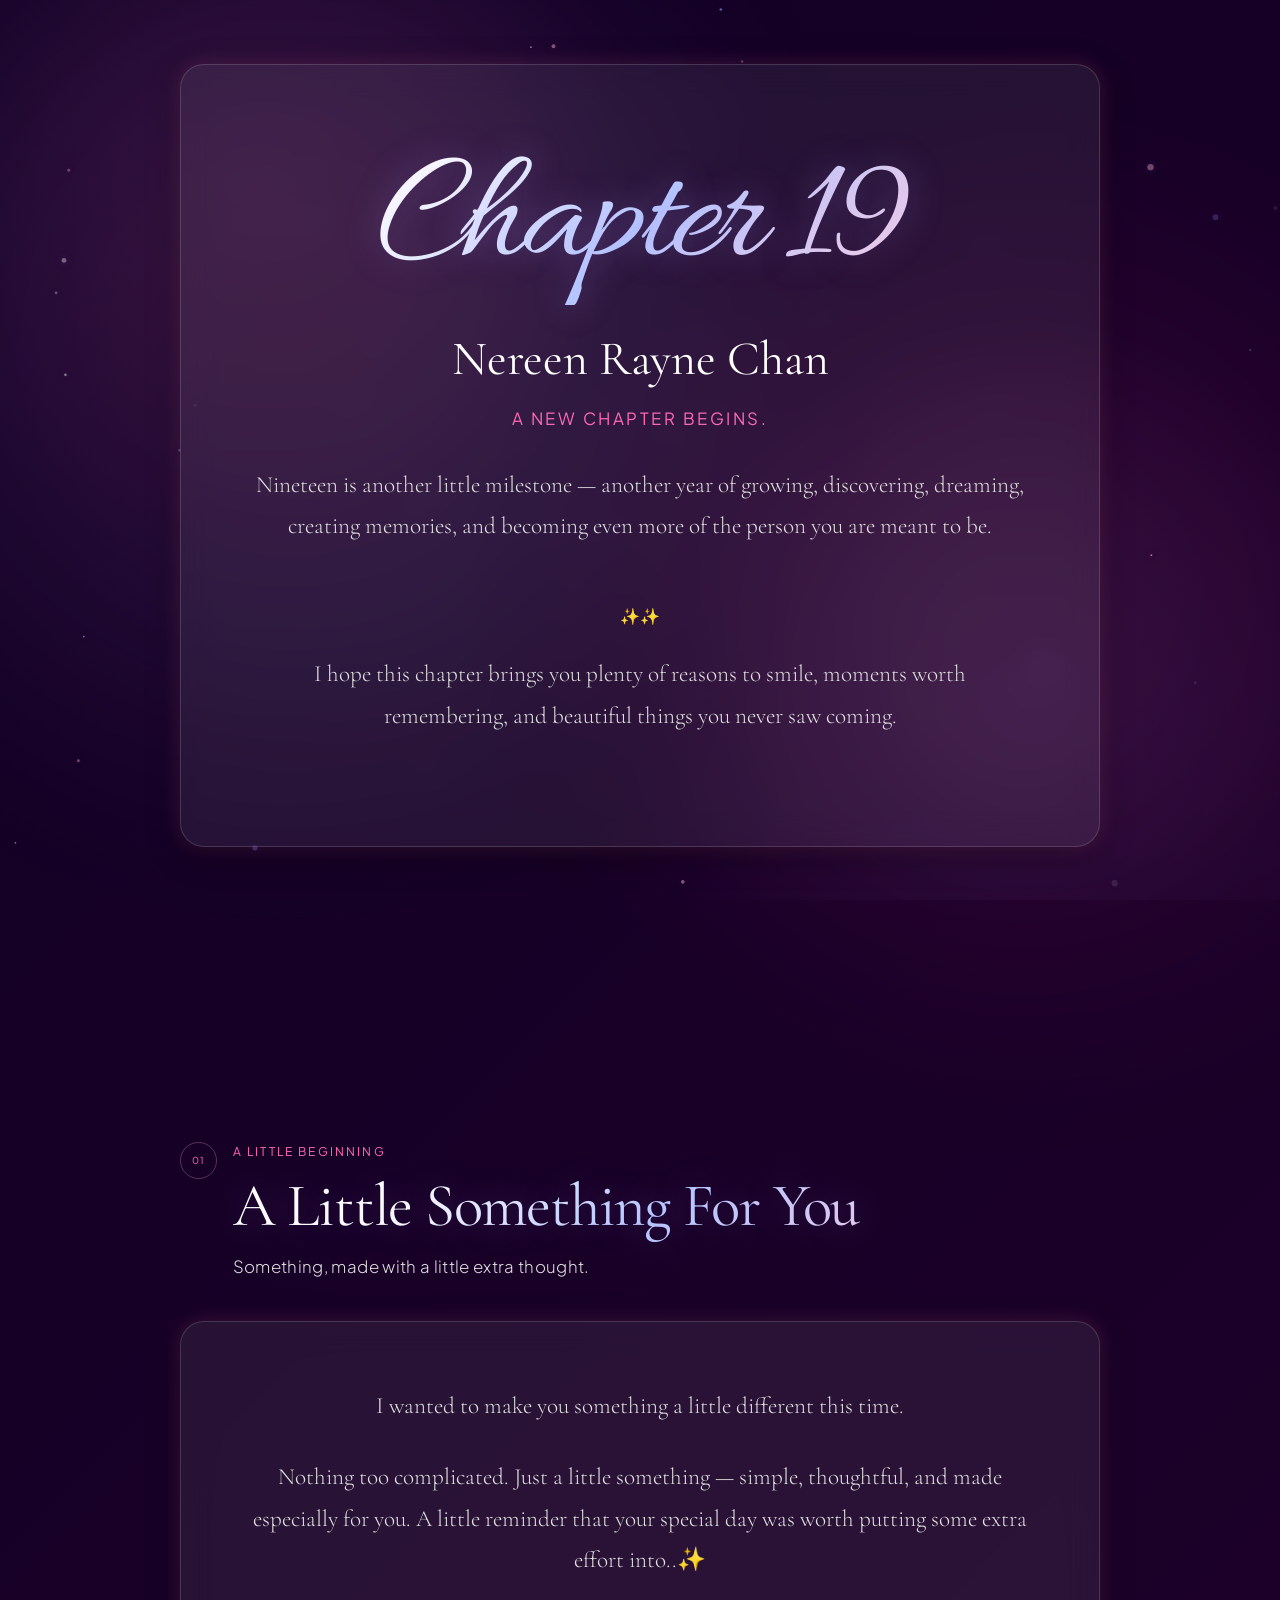
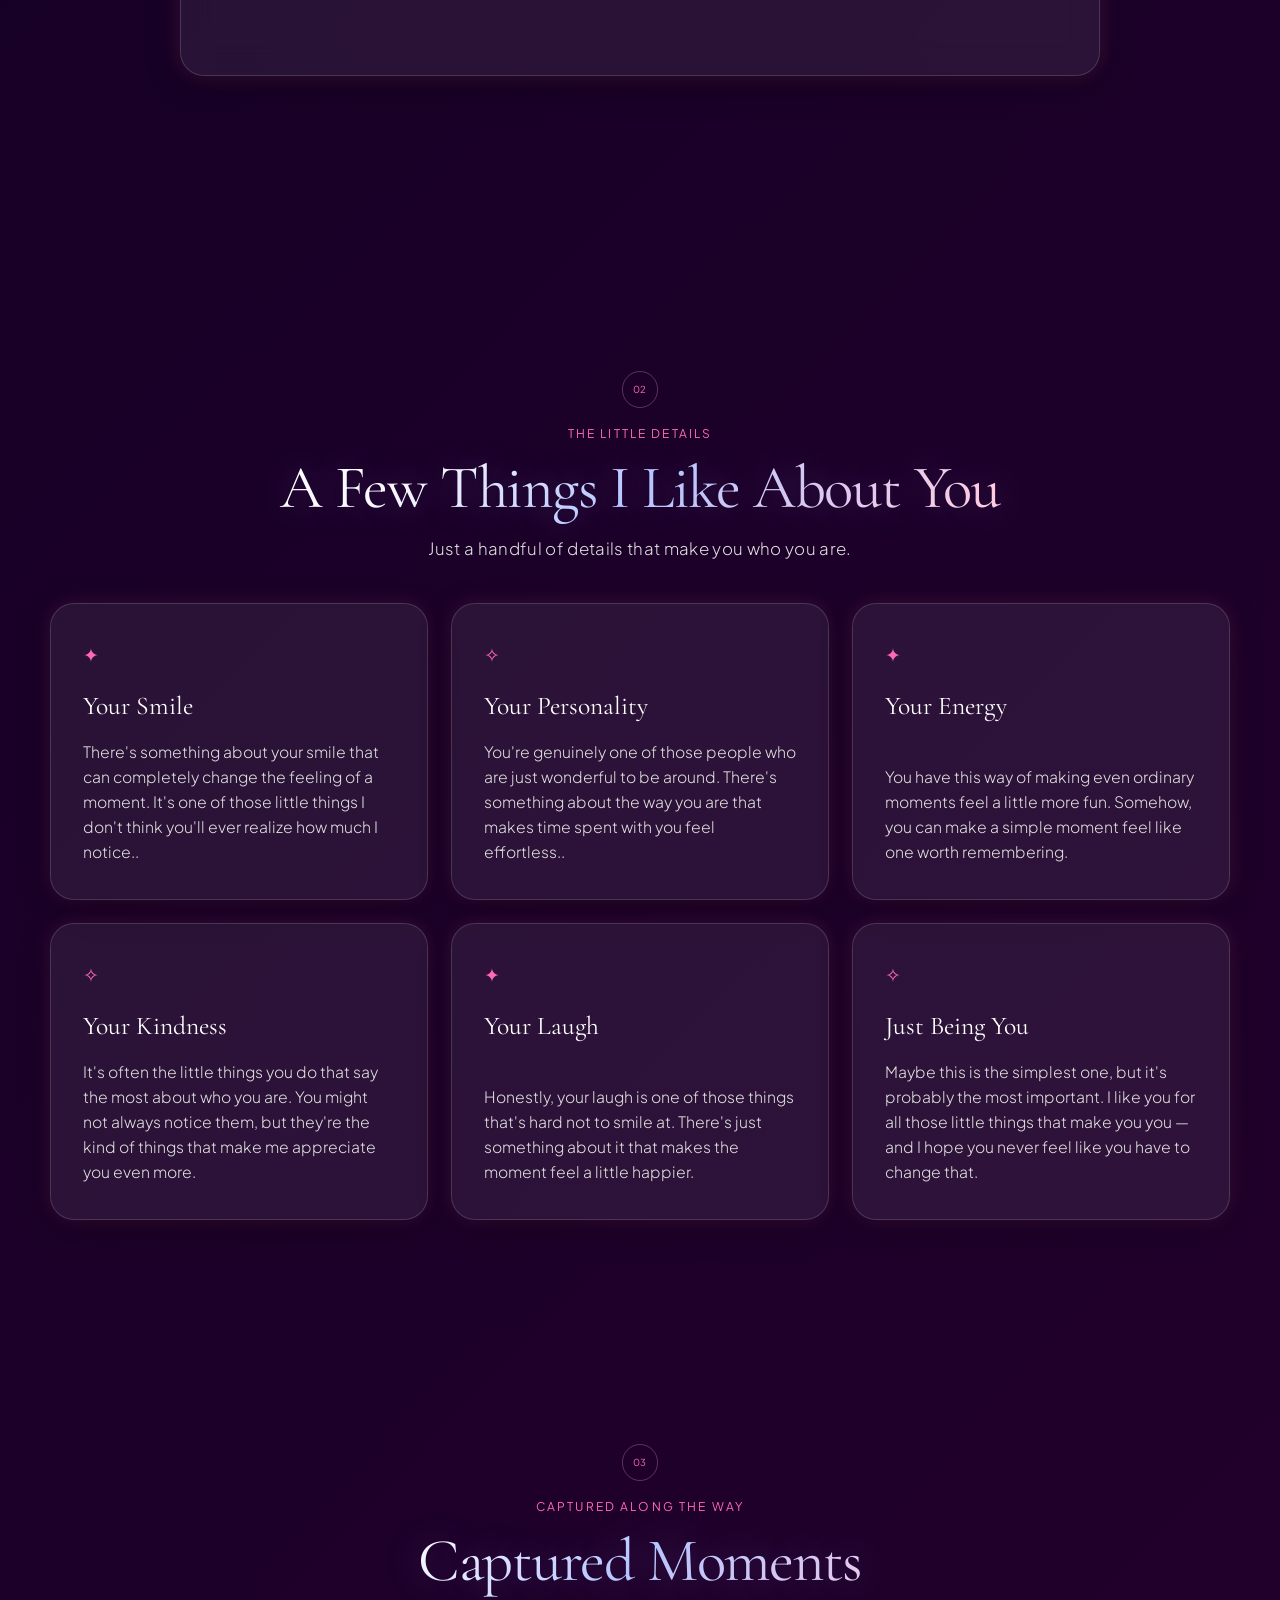
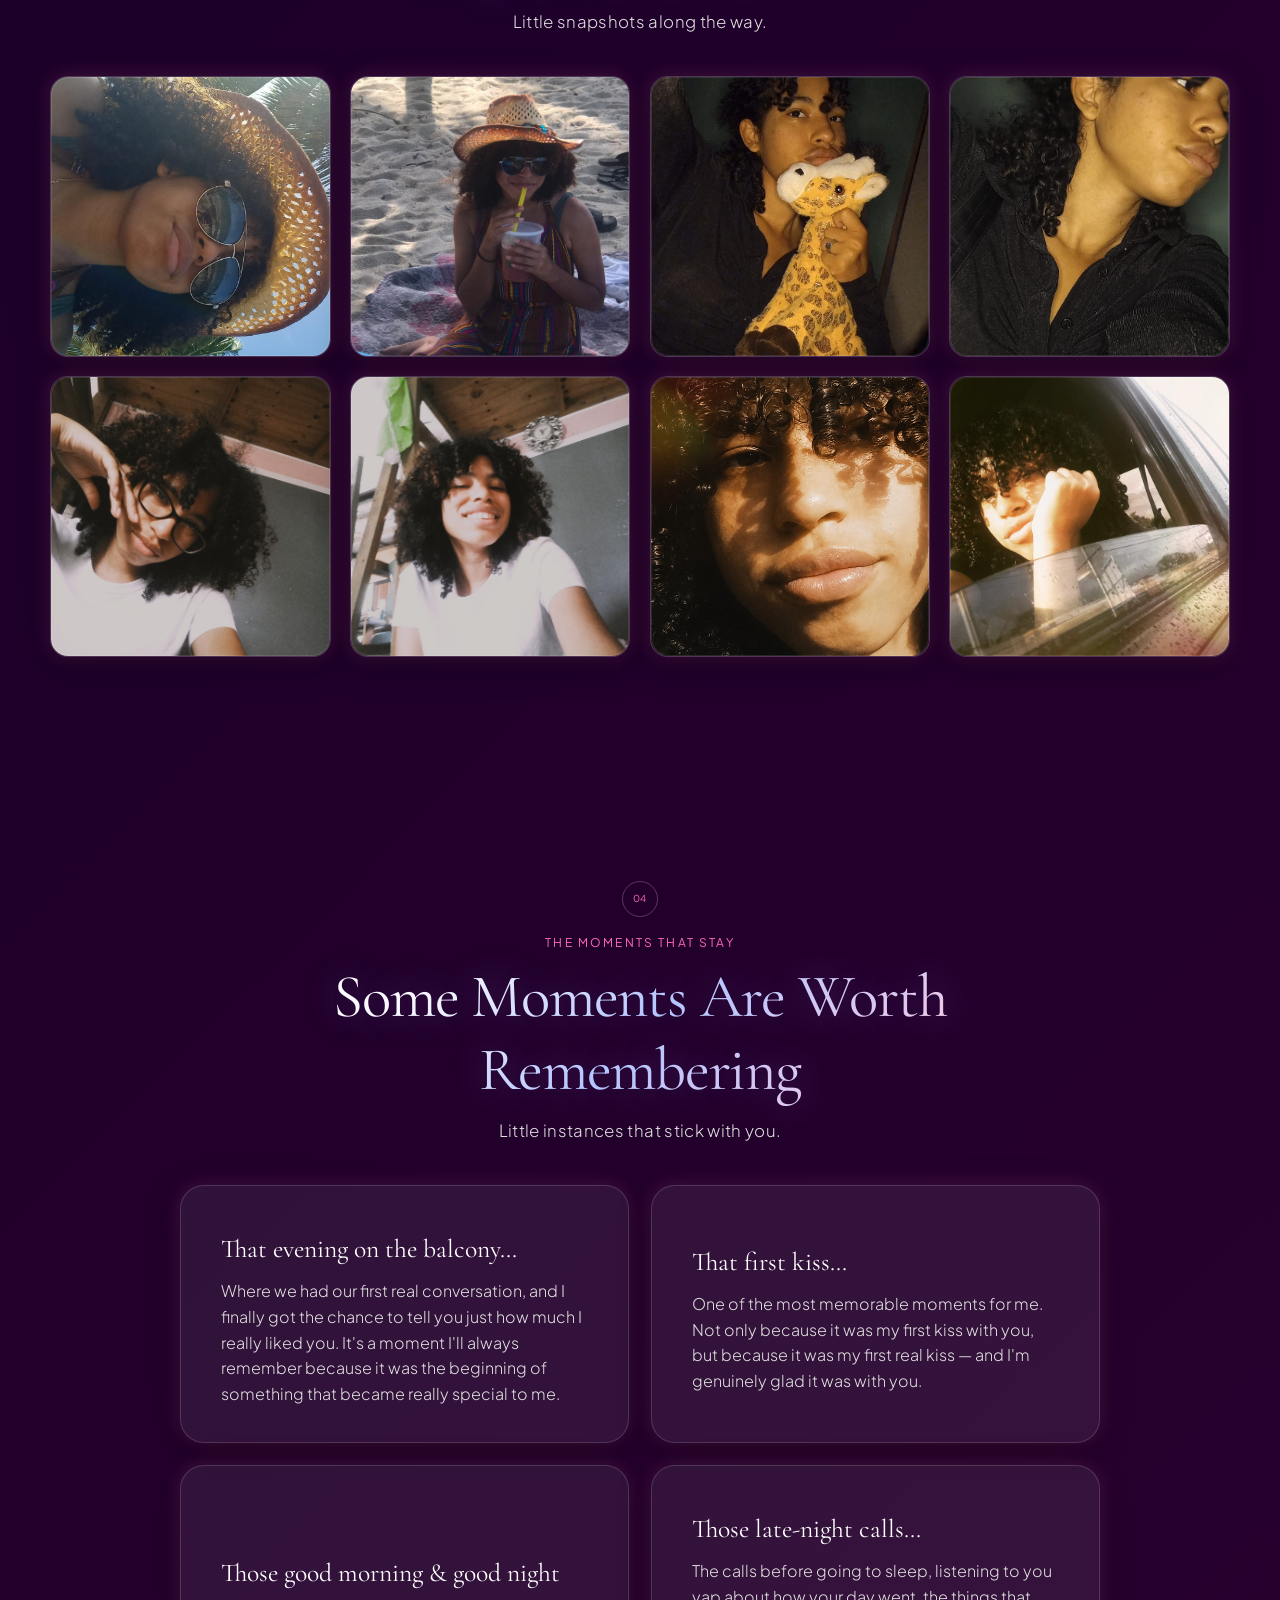
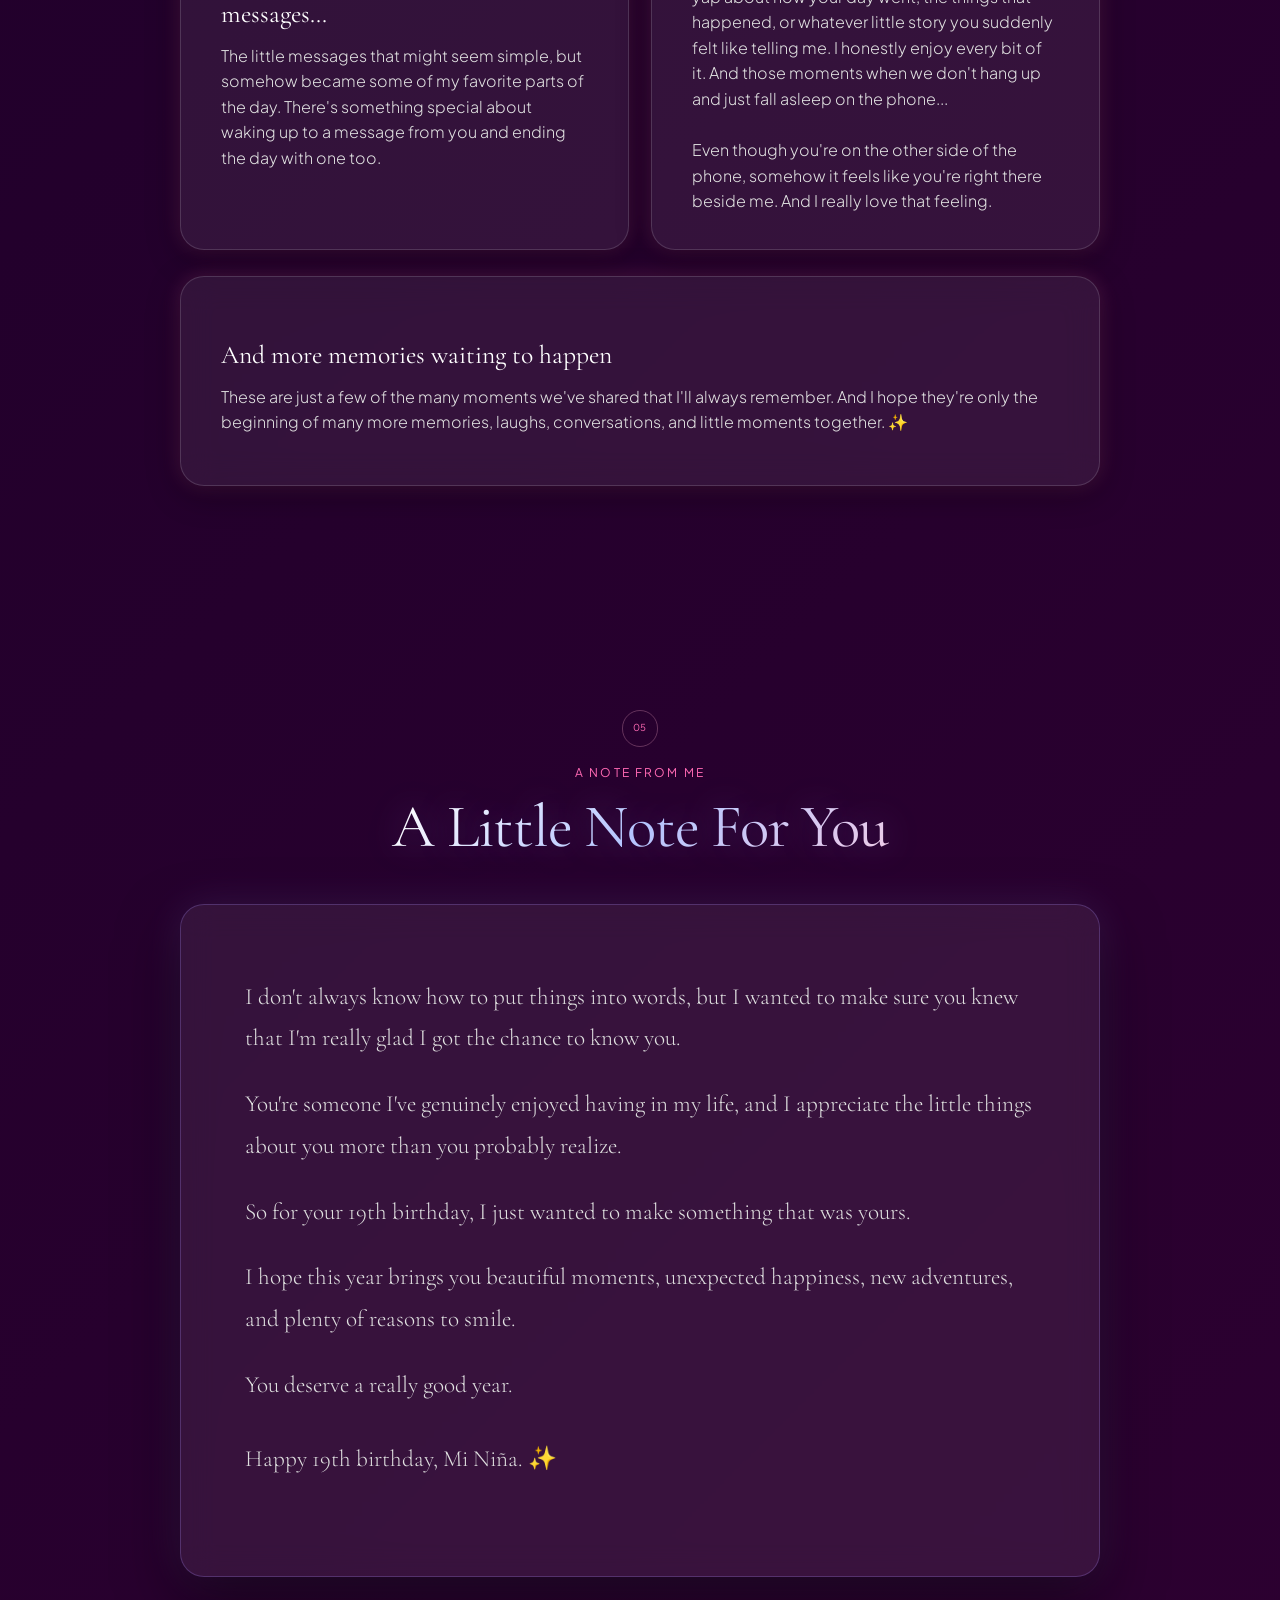
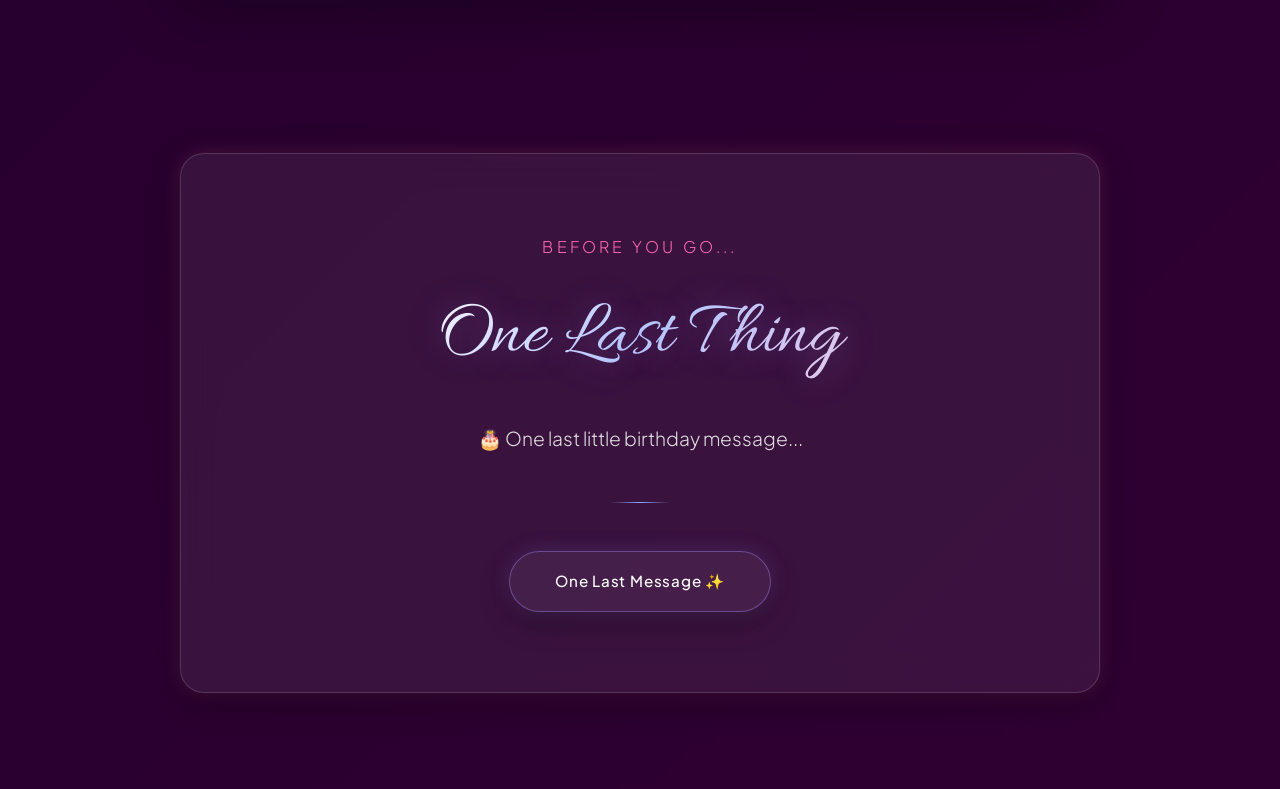
==== commit 538bc09f: "Icon Change" ====
--- a/pages/birthday.html
+++ b/pages/birthday.html
@@ -3,7 +3,7 @@
 <head>
     <meta charset="UTF-8">
     <meta name="viewport" content="width=device-width, initial-scale=1.0">
-    <title>Chapter 19 | Nereen Rayne Chan</title>
+    <title>Chapter 19 | Nereen Rayne Chan ✨</title>
     <link rel="preconnect" href="https://fonts.googleapis.com">
     <link rel="preconnect" href="https://fonts.gstatic.com" crossorigin>
     <link href="https://fonts.googleapis.com/css2?family=Cormorant+Garamond:ital,wght@0,300;0,400;0,600;1,400&display=swap" rel="stylesheet">
--- a/css/style.css
+++ b/css/style.css
@@ -1,21 +1,22 @@
 
 :root {
-    --bg-primary: #080812;
-    --bg-secondary: #10101d;
+    --bg-primary: #0d001a;
+    --bg-secondary: #1f002b;
     --violet: #a78bfa;
     --violet-blue: #8fa8ff;
     --soft-blue: #b7c9ff;
-    --pink: #f5a9c8;
+    --pink: #ff69b4;
     --soft-pink: #ffd0e2;
     --champagne: #f7e7ce;
     --text-primary: #ffffff;
-    --text-secondary: #b9b7c9;
-    --text-muted: #7c7a8e;
-    --glass-bg: rgba(16, 16, 29, 0.58);
-    --glass-border: rgba(167, 139, 250, 0.18);
-    --glass-glow: rgba(143, 168, 255, 0.12);
+    --text-secondary: #e0e0e0;
+    --text-muted: #aaa0b5;
+    --glass-bg: rgba(255, 255, 255, 0.07);
+    --glass-border: rgba(255, 255, 255, 0.15);
+    --glass-glow: rgba(255, 105, 180, 0.20);
     --font-heading: 'Cormorant Garamond', Georgia, serif;
     --font-sans: 'Plus Jakarta Sans', -apple-system, BlinkMacSystemFont, sans-serif;
+    --font-script: 'Allura', cursive;
     --transition-smooth: all 0.5s cubic-bezier(0.16, 1, 0.3, 1);
 }
 
@@ -40,12 +41,30 @@
     min-height: 100svh;
     width: 100%;
     position: relative;
-    background:
-        radial-gradient(circle at 50% -20%, rgba(143, 168, 255, 0.06), transparent 45%),
-        var(--bg-primary);
+    background: linear-gradient(-45deg, #0d001a, #1f002b, #380036, #120024);
+    background-size: 400% 400%;
+    animation: gradientBG 15s ease infinite;
     display: flex;
     flex-direction: column;
     overflow-x: hidden;
+}
+
+@keyframes gradientBG {
+    0% { background-position: 0% 50%; }
+    50% { background-position: 100% 50%; }
+    100% { background-position: 0% 50%; }
+}
+
+/* Story-page atmospheric overlay */
+body::before {
+    content: "";
+    position: fixed;
+    inset: 0;
+    pointer-events: none;
+    z-index: 0;
+    background:
+        radial-gradient(circle at 20% 20%, rgba(255, 105, 180, 0.08), transparent 32%),
+        radial-gradient(circle at 80% 80%, rgba(167, 139, 250, 0.08), transparent 34%);
 }
 
 a, button {
@@ -71,7 +90,7 @@
     left: -10%;
     width: 65vw;
     height: 65vw;
-    background: radial-gradient(circle, rgba(143, 168, 255, 0.25) 0%, rgba(167, 139, 250, 0.12) 60%, transparent 100%);
+    background: radial-gradient(circle, rgba(255, 105, 180, 0.18) 0%, rgba(167, 139, 250, 0.14) 60%, transparent 100%);
 }
 
 .bg-glow-secondary {
@@ -79,7 +98,7 @@
     right: -10%;
     width: 60vw;
     height: 60vw;
-    background: radial-gradient(circle, rgba(245, 169, 200, 0.2) 0%, rgba(255, 208, 226, 0.1) 60%, transparent 100%);
+    background: radial-gradient(circle, rgba(255, 105, 180, 0.20) 0%, rgba(255, 20, 147, 0.10) 60%, transparent 100%);
     animation-delay: -5s;
 }
 
@@ -121,11 +140,13 @@
 }
 
 .glass-panel {
-    background: var(--glass-bg);
-    backdrop-filter: blur(20px);
-    -webkit-backdrop-filter: blur(20px);
-    border: 1px solid var(--glass-border);
-    box-shadow: 0 20px 50px rgba(0, 0, 0, 0.4), inset 0 1px 0 rgba(255, 255, 255, 0.1);
+    background: rgba(255, 255, 255, 0.07);
+    backdrop-filter: blur(16px);
+    -webkit-backdrop-filter: blur(16px);
+    border: 1px solid rgba(255, 255, 255, 0.15);
+    box-shadow:
+        0 8px 32px 0 rgba(0, 0, 0, 0.37),
+        0 0 20px rgba(255, 105, 180, 0.20);
     border-radius: 24px;
     position: relative;
     overflow: hidden;
@@ -246,9 +267,10 @@
 .hero-card:hover {
     transform: translateY(-8px);
     border-color: rgba(245, 169, 200, 0.4);
-    box-shadow: 0 15px 35px rgba(0, 0, 0, 0.4),
-                0 0 25px rgba(167, 139, 250, 0.15);
-    background: rgba(20, 20, 38, 0.7);
+    box-shadow:
+        0 12px 40px 0 rgba(0, 0, 0, 0.45),
+        0 0 30px rgba(255, 105, 180, 0.35);
+    background: rgba(255, 255, 255, 0.10);
 }
 
 .hero-card .subtitle {
@@ -260,7 +282,7 @@
 }
 
 .hero-eyebrow {
-    font-family: "Allura", cursive;
+    font-family: var(--font-script);
     font-size: 2.50rem;
     font-weight: 300;
     color: var(--text-secondary);
@@ -312,9 +334,10 @@
 .birthday-hero-card:hover {
     transform: translateY(-8px);
     border-color: rgba(245, 169, 200, 0.4);
-    box-shadow: 0 15px 35px rgba(0, 0, 0, 0.4),
-                0 0 25px rgba(167, 139, 250, 0.15);
-    background: rgba(20, 20, 38, 0.7);
+    box-shadow:
+        0 12px 40px 0 rgba(0, 0, 0, 0.45),
+        0 0 30px rgba(255, 105, 180, 0.35);
+    background: rgba(255, 255, 255, 0.10);
 }
 
 .section-shell {
@@ -372,7 +395,7 @@
 }
 
 .number-display {
-    font-family: "Allura", cursive;
+    font-family: var(--font-script);
     font-size: clamp(5rem, 15vw, 10rem);
     line-height: 1;
     font-weight: 400;
@@ -396,13 +419,13 @@
 }
 
 .editorial-text {
-    font-family: "Allura", cursive;
+    font-family: var(--font-heading);
+    font-size: clamp(1.15rem, 2.2vw, 1.45rem);
+    line-height: 1.8;
     color: var(--text-secondary);
-    font-size: 2.50rem;
-    line-height: 1.8;
-    font-weight: 300;
-    max-width: 860px;
-    margin: 0 auto;
+    margin-bottom: 1.8rem;
+    font-weight: 300;
+    
 }
 
 .scroll-cue {
@@ -441,14 +464,15 @@
 .story-card:hover {
     transform: translateY(-8px);
     border-color: rgba(245, 169, 200, 0.4);
-    box-shadow: 0 15px 35px rgba(0, 0, 0, 0.4),
-                0 0 25px rgba(167, 139, 250, 0.15);
-    background: rgba(20, 20, 38, 0.7);
+    box-shadow:
+        0 12px 40px 0 rgba(0, 0, 0, 0.45),
+        0 0 30px rgba(255, 105, 180, 0.35);
+    background: rgba(255, 255, 255, 0.10);
 }
 
 .text-block p {
-    font-family: "Allura", cursive;
-    font-size: 2.50rem;
+    font-family: var(--font-heading);
+    font-size: clamp(1.15rem, 2.2vw, 1.45rem);
     line-height: 1.8;
     color: var(--text-secondary);
     margin-bottom: 1.8rem;
@@ -482,14 +506,20 @@
     display: flex;
     flex-direction: column;
     transition: var(--transition-smooth);
-    border: 1px solid rgba(167, 139, 250, 0.12);
+    background: rgba(255, 255, 255, 0.07);
+    border: 1px solid rgba(255, 255, 255, 0.15);
+    backdrop-filter: blur(16px);
+    -webkit-backdrop-filter: blur(16px);
+    box-shadow: 0 8px 32px 0 rgba(0, 0, 0, 0.30), 0 0 20px rgba(255, 105, 180, 0.15);
 }
 
 .feature-card:hover {
     transform: translateY(-8px);
     border-color: rgba(245, 169, 200, 0.4);
-    box-shadow: 0 15px 35px rgba(0, 0, 0, 0.4), 0 0 25px rgba(167, 139, 250, 0.15);
-    background: rgba(20, 20, 38, 0.7);
+    box-shadow:
+        0 12px 40px 0 rgba(0, 0, 0, 0.45),
+        0 0 30px rgba(255, 105, 180, 0.35);
+    background: rgba(255, 255, 255, 0.10);
 }
 
 .card-icon {
@@ -586,8 +616,8 @@
 
 .moment-card:hover {
     transform: translateY(-5px);
-    border-color: rgba(143, 168, 255, 0.35);
-    box-shadow: 0 10px 30px rgba(0, 0, 0, 0.3), 0 0 20px rgba(143, 168, 255, 0.15);
+    border-color: rgba(255, 105, 180, 0.40);
+    box-shadow: 0 12px 40px rgba(0, 0, 0, 0.40), 0 0 25px rgba(255, 105, 180, 0.25);
 }
 
 .moment-tag {
@@ -626,14 +656,15 @@
 .letter-card:hover {
     transform: translateY(-8px);
     border-color: rgba(245, 169, 200, 0.4);
-    box-shadow: 0 15px 35px rgba(0, 0, 0, 0.4),
-                0 0 25px rgba(167, 139, 250, 0.15);
-    background: rgba(20, 20, 38, 0.7);
+    box-shadow:
+        0 12px 40px 0 rgba(0, 0, 0, 0.45),
+        0 0 30px rgba(255, 105, 180, 0.35);
+    background: rgba(255, 255, 255, 0.10);
 }
 
 .letter-body p {
-    font-family: "Allura", cursive;
-    font-size: 2.50rem;
+    font-family: var(--font-heading);
+    font-size: clamp(1.15rem, 2.2vw, 1.45rem);
     line-height: 1.8;
     color: var(--text-secondary);
     margin-bottom: 1.5rem;
@@ -641,7 +672,7 @@
 }
 
 .letter-closing {
-    font-family: "Allura", cursive;
+    font-family: var(--font-script);
     font-size: 1.95rem;
     color: var(--text-primary);
     margin-top: 2rem;
@@ -671,9 +702,10 @@
 .final-card:hover {
     transform: translateY(-8px);
     border-color: rgba(245, 169, 200, 0.4);
-    box-shadow: 0 15px 35px rgba(0, 0, 0, 0.4),
-                0 0 25px rgba(167, 139, 250, 0.15);
-    background: rgba(20, 20, 38, 0.7);
+    box-shadow:
+        0 12px 40px 0 rgba(0, 0, 0, 0.45),
+        0 0 30px rgba(255, 105, 180, 0.35);
+    background: rgba(255, 255, 255, 0.10);
 }
 
 .final-eyebrow {
@@ -687,7 +719,7 @@
 }
 
 .final-name {
-    font-family: "Allura", cursive;
+    font-family: var(--font-script);
     font-size: clamp(3.8rem, 8vw, 4.8rem);
     font-weight: 400;
     margin-bottom: 1.5rem;
@@ -738,7 +770,7 @@
 }
 
 .reveal-number {
-    font-family: "Allura", cursive;
+    font-family: var(--font-script);
     font-size: clamp(6rem, 18vw, 11rem);
     line-height: 1;
     font-weight: 300;
@@ -760,8 +792,8 @@
 }
 
 .reveal-lines p {
-    font-family: "Allura", cursive;
-    font-size: 2.50rem;
+    font-family: var(--font-heading);
+    font-size: clamp(1.15rem, 2.2vw, 1.45rem);
     line-height: 1.8;
     color: var(--text-secondary);
     margin-bottom: 1.5rem;
@@ -770,8 +802,8 @@
 
 .reveal-lines p.highlight {
     color: var(--text-primary);
-    font-family: "Allura", cursive;
-    font-size: 2.50rem;
+    font-family: var(--font-script);
+    font-size: clamp(1.6rem, 3.5vw, 2.25rem);
     margin-top: 1.5rem;
 }
 
@@ -820,9 +852,9 @@
     top: 14%;
     transform: translate(-50%, 20px) scale(0.85);
     padding: 0.8rem 1.4rem;
-    border: 1px solid rgba(255, 255, 255, 0.16);
+    border: 1px solid rgba(255, 255, 255, 0.15);
     border-radius: 999px;
-    background: rgba(16, 16, 29, 0.72);
+    background: rgba(255, 255, 255, 0.07);
     backdrop-filter: blur(12px);
     -webkit-backdrop-filter: blur(12px);
     color: var(--text-primary);
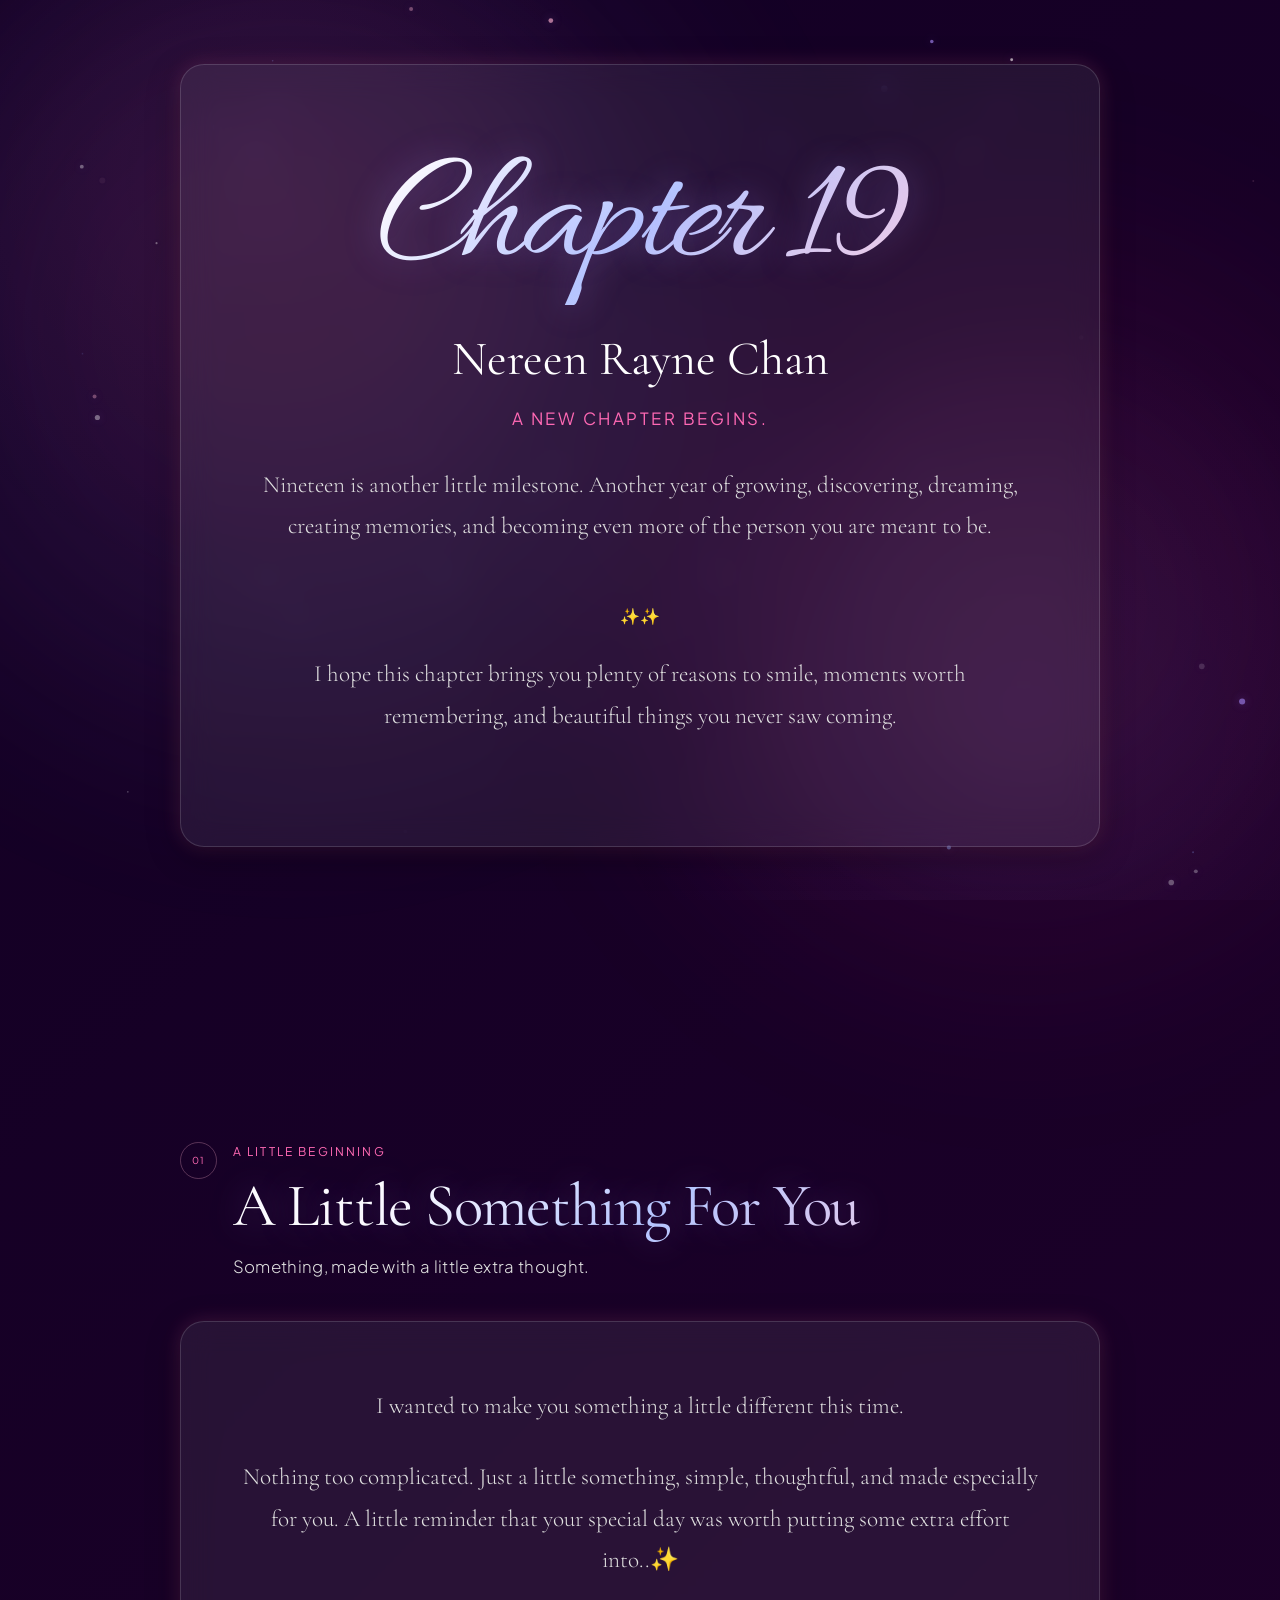
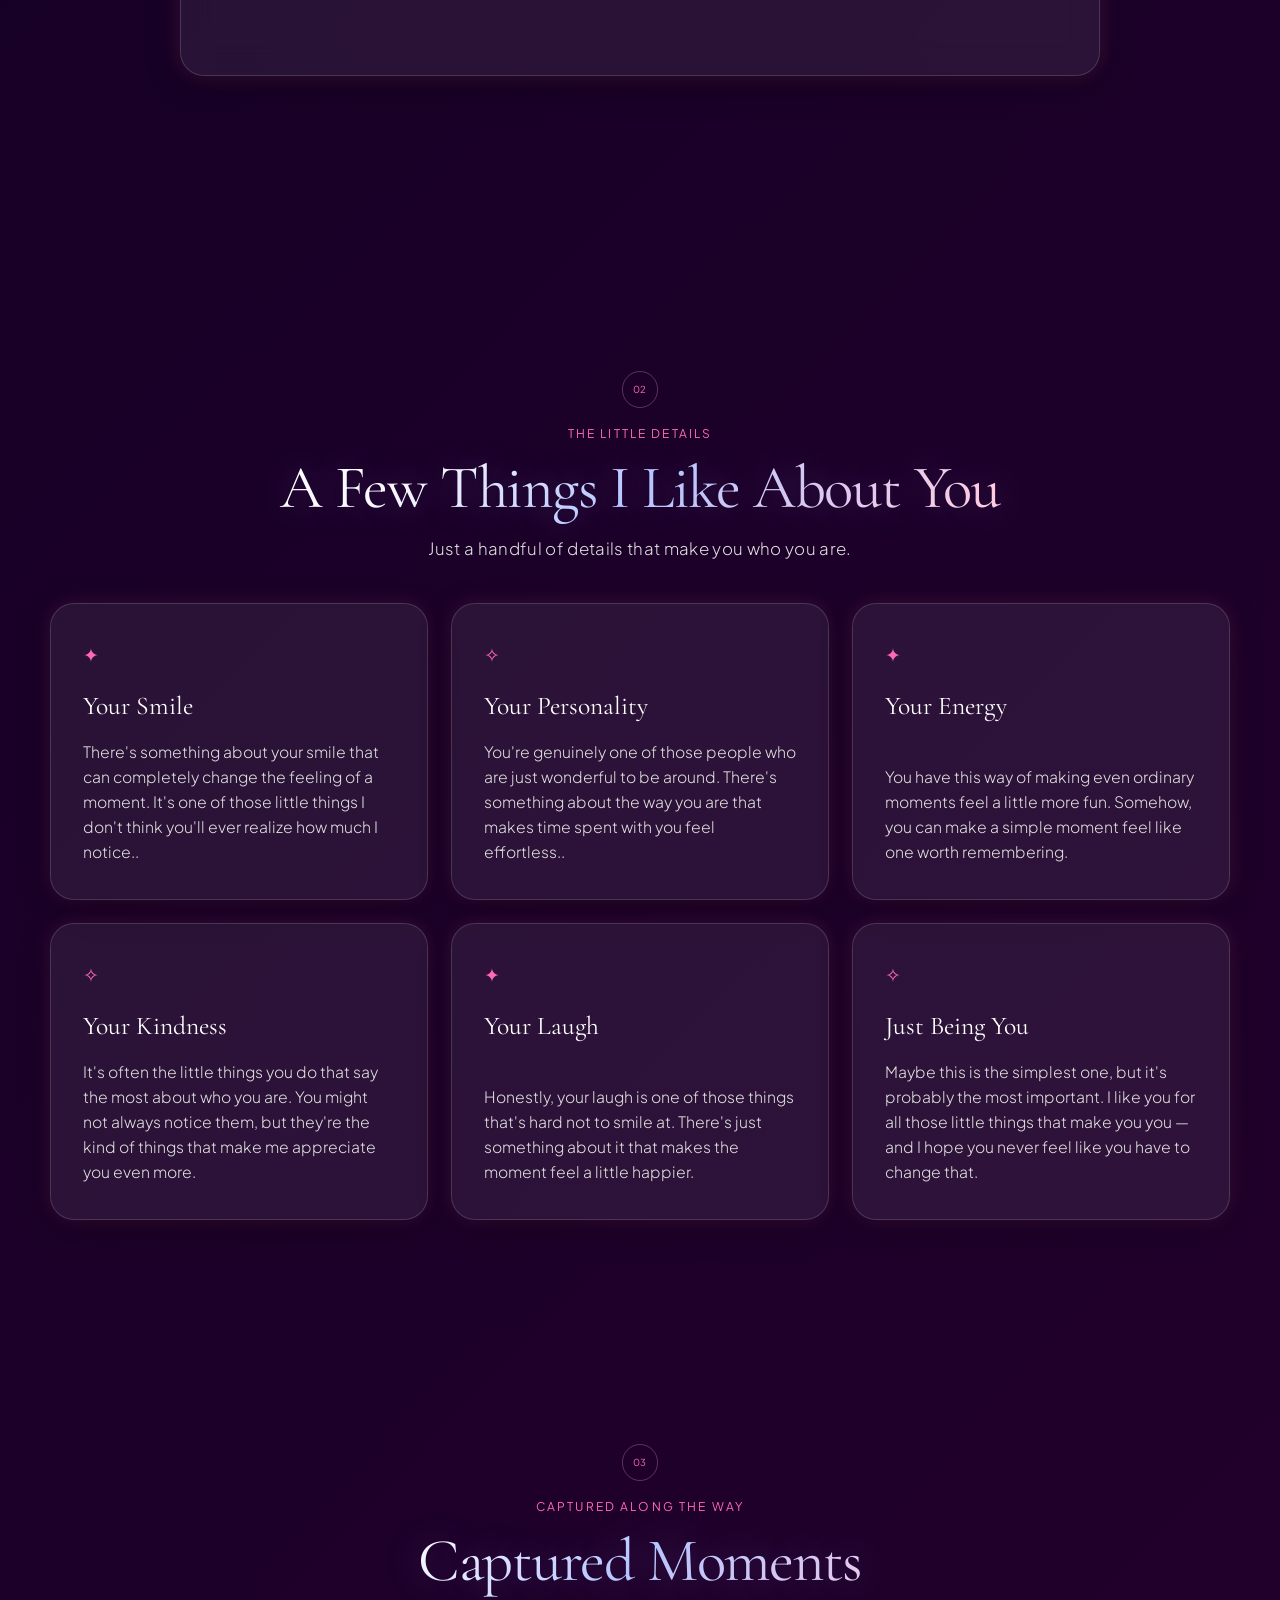
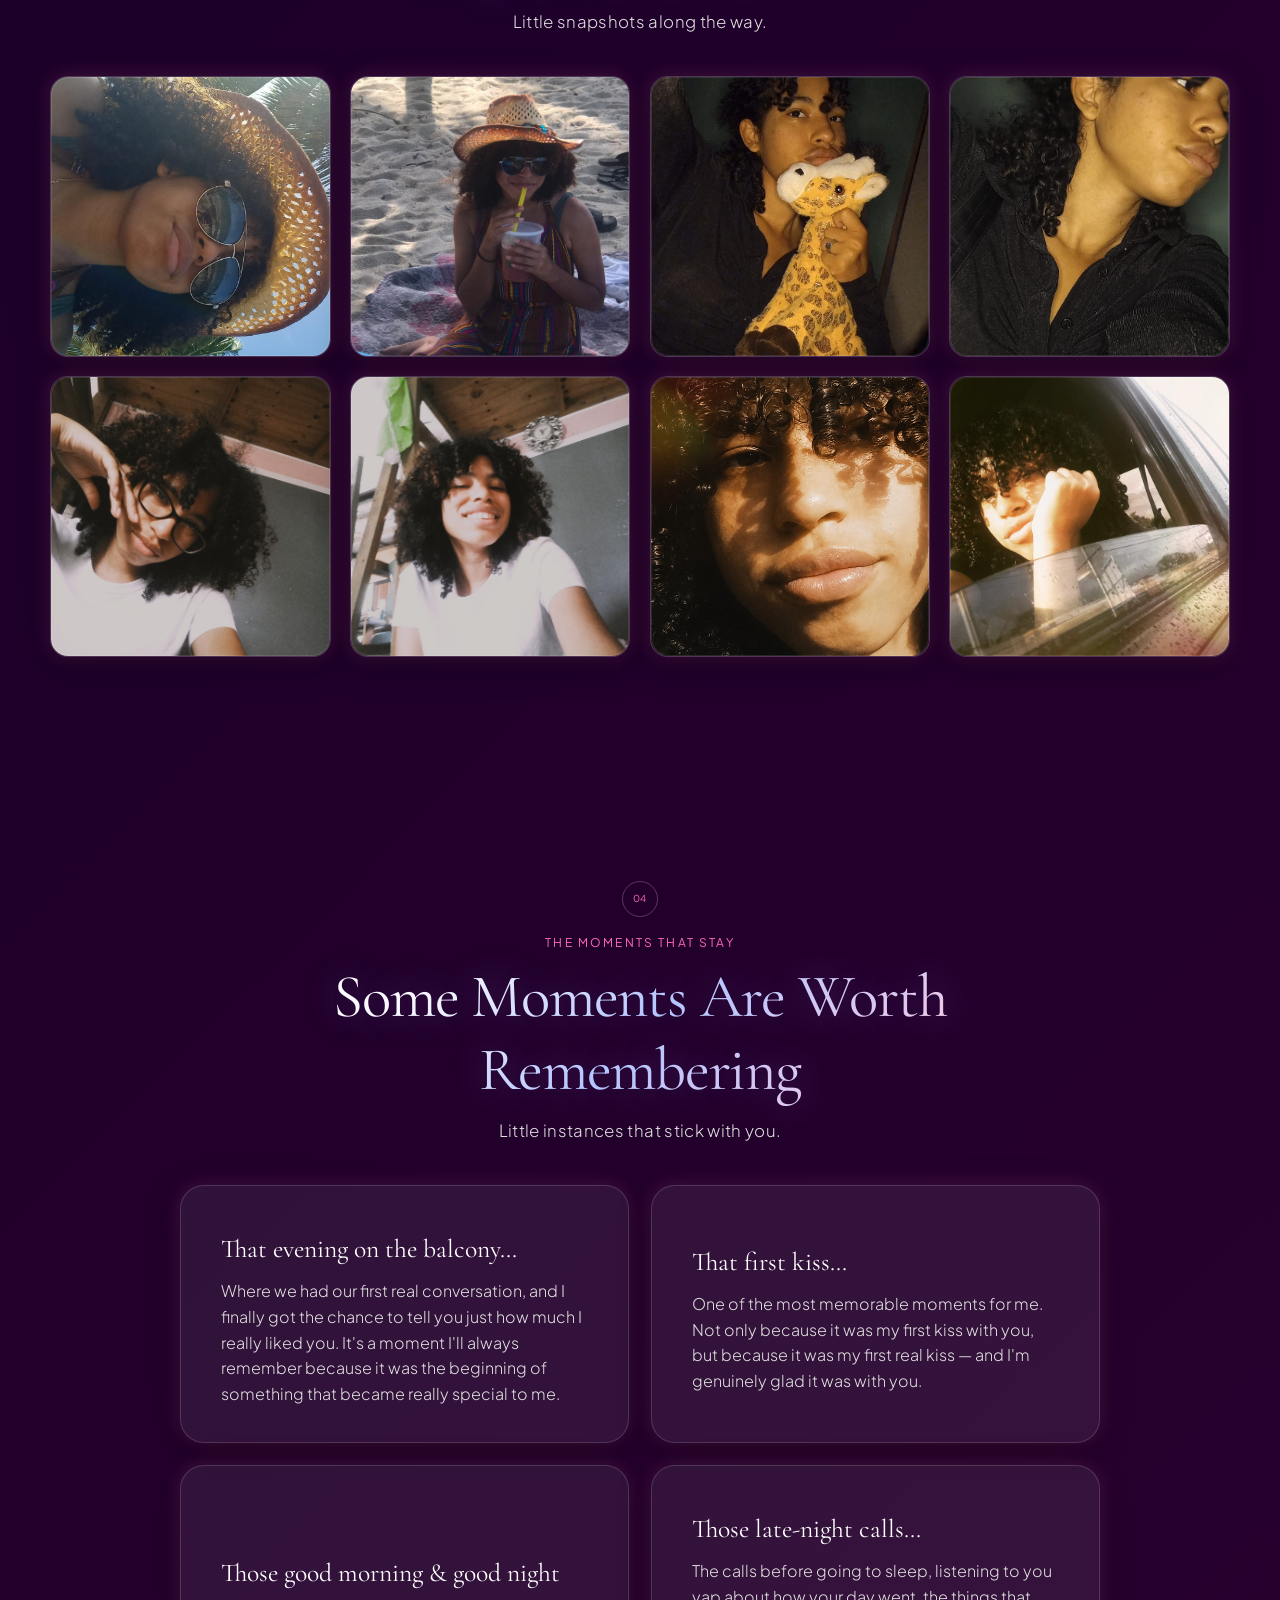
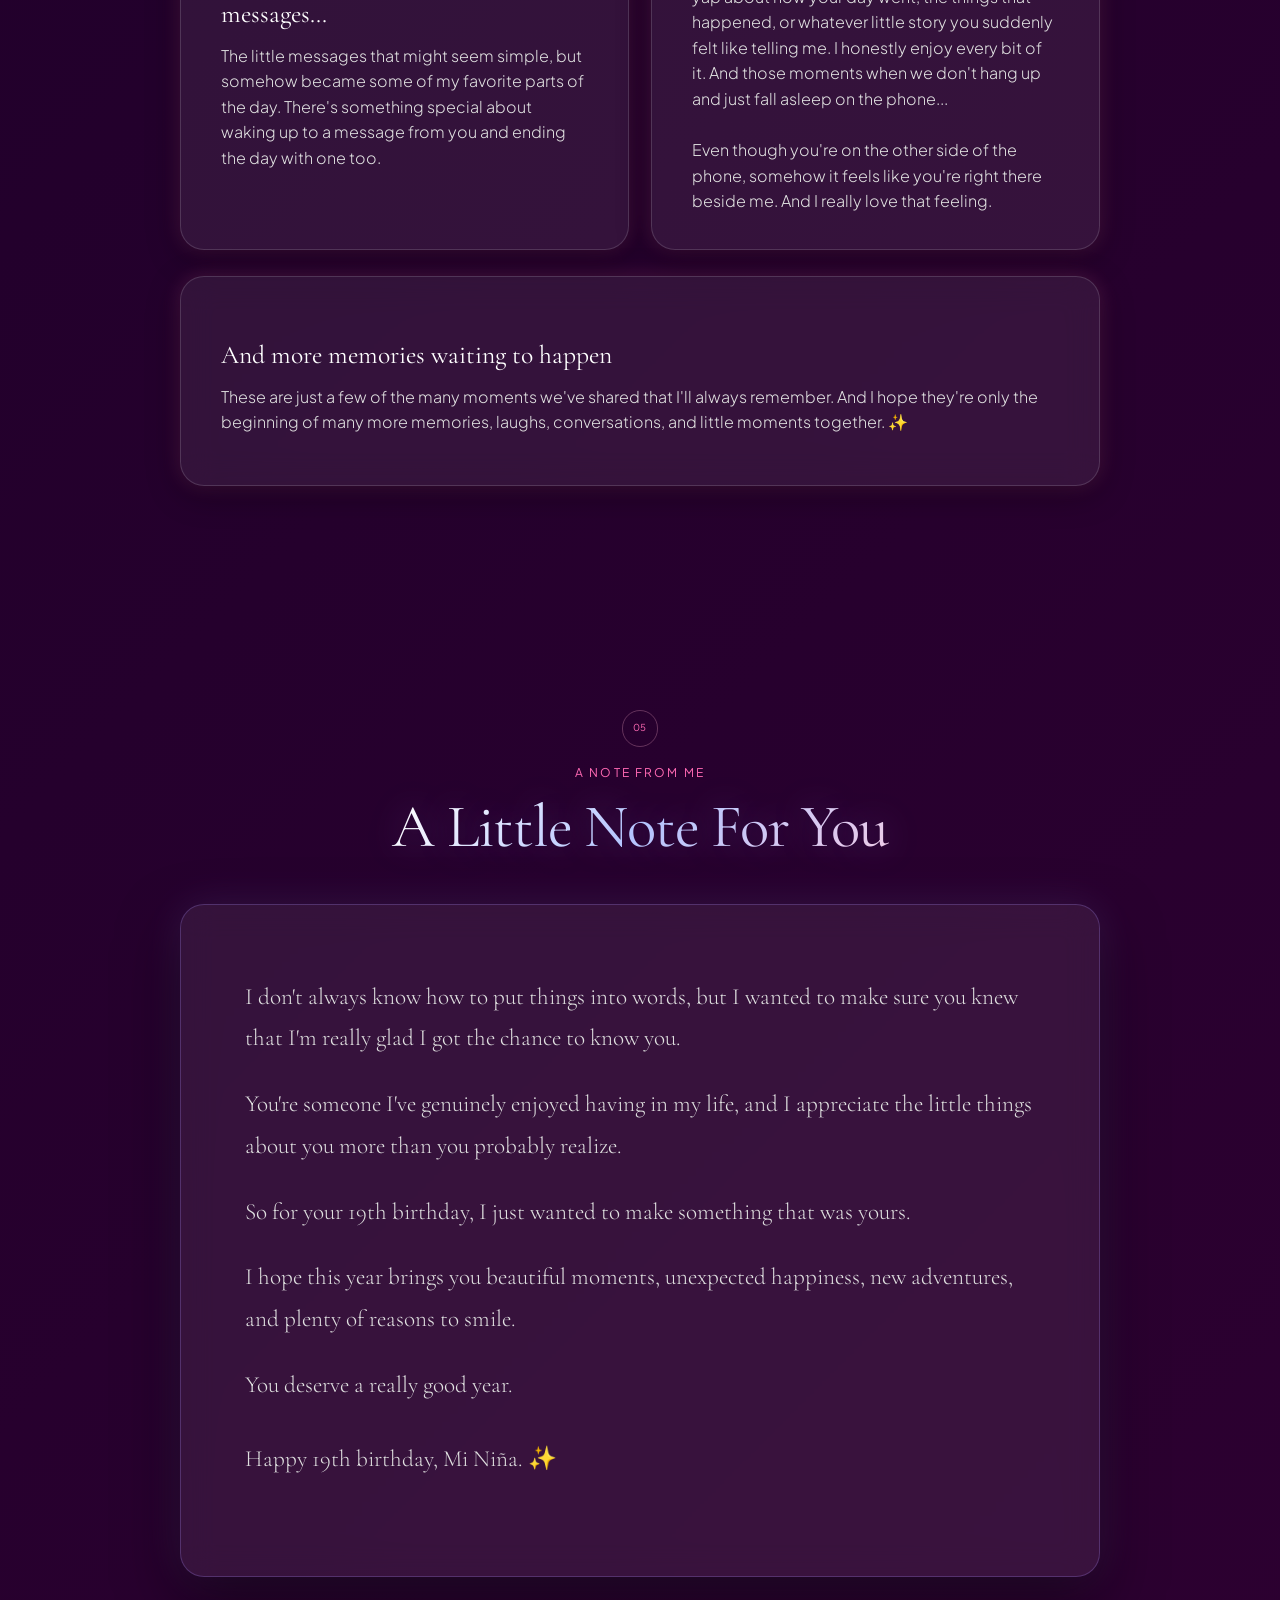
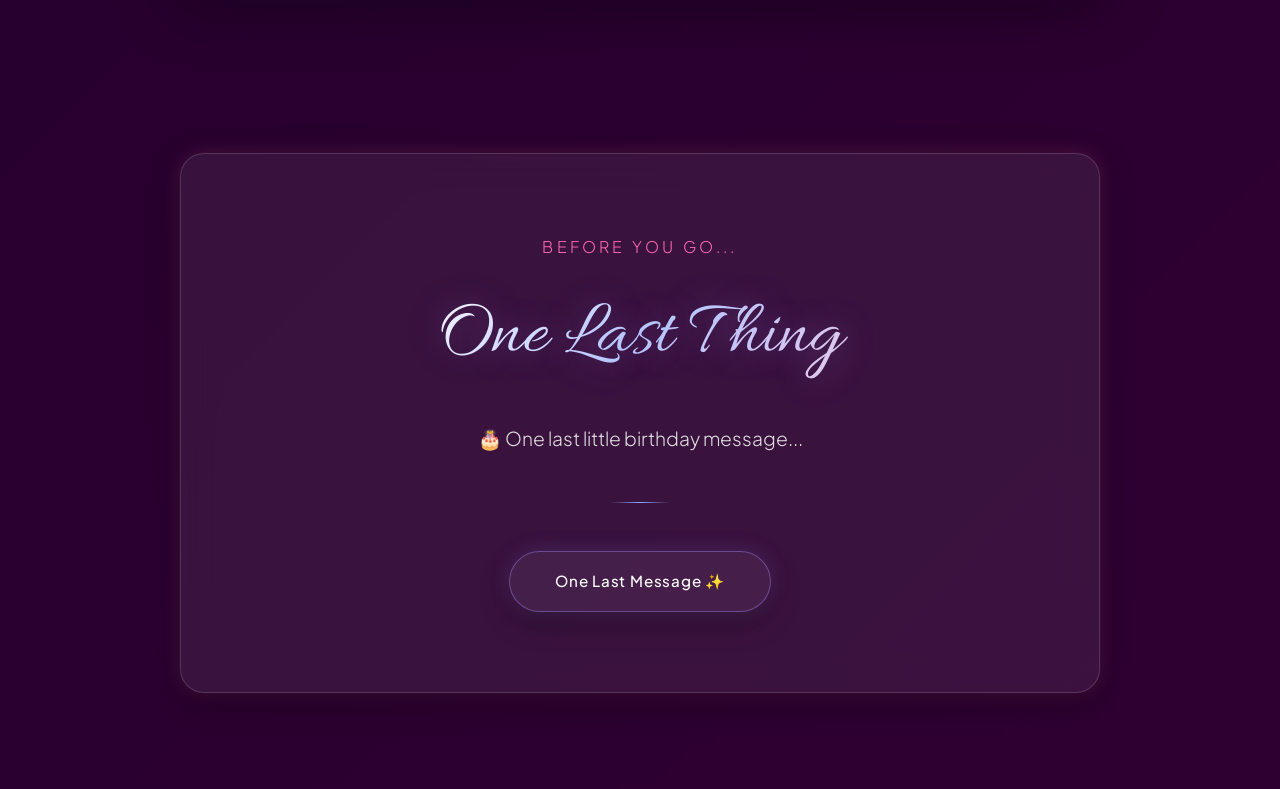
==== commit 6bb8e364: "new commit" ====
--- a/pages/birthday.html
+++ b/pages/birthday.html
@@ -28,7 +28,7 @@
                 <h1 class="page-title">Nereen Rayne Chan</h1>
                 <p class="chapter-tag">A new chapter begins.</p>
                 <p class="editorial-text">
-                    Nineteen is another little milestone — another year of growing, discovering, dreaming, creating memories, and becoming even more of the person you are meant to be.
+                    Nineteen is another little milestone. Another year of growing, discovering, dreaming, creating memories, and becoming even more of the person you are meant to be.
                 </p> <br>
                 <p>✨✨</p> <br>
 
@@ -53,7 +53,7 @@
                 <article class="story-card glass-panel section-card fade-in">
                     <div class="story-content text-block">
                         <p>I wanted to make you something a little different this time.</p>
-                        <p>Nothing too complicated. Just a little something — simple, thoughtful, and made especially for you. A little reminder that your special day was worth putting some extra effort into..✨</p>
+                        <p>Nothing too complicated. Just a little something, simple, thoughtful, and made especially for you. A little reminder that your special day was worth putting some extra effort into..✨</p>
                     </div>
                 </article>
             </div>
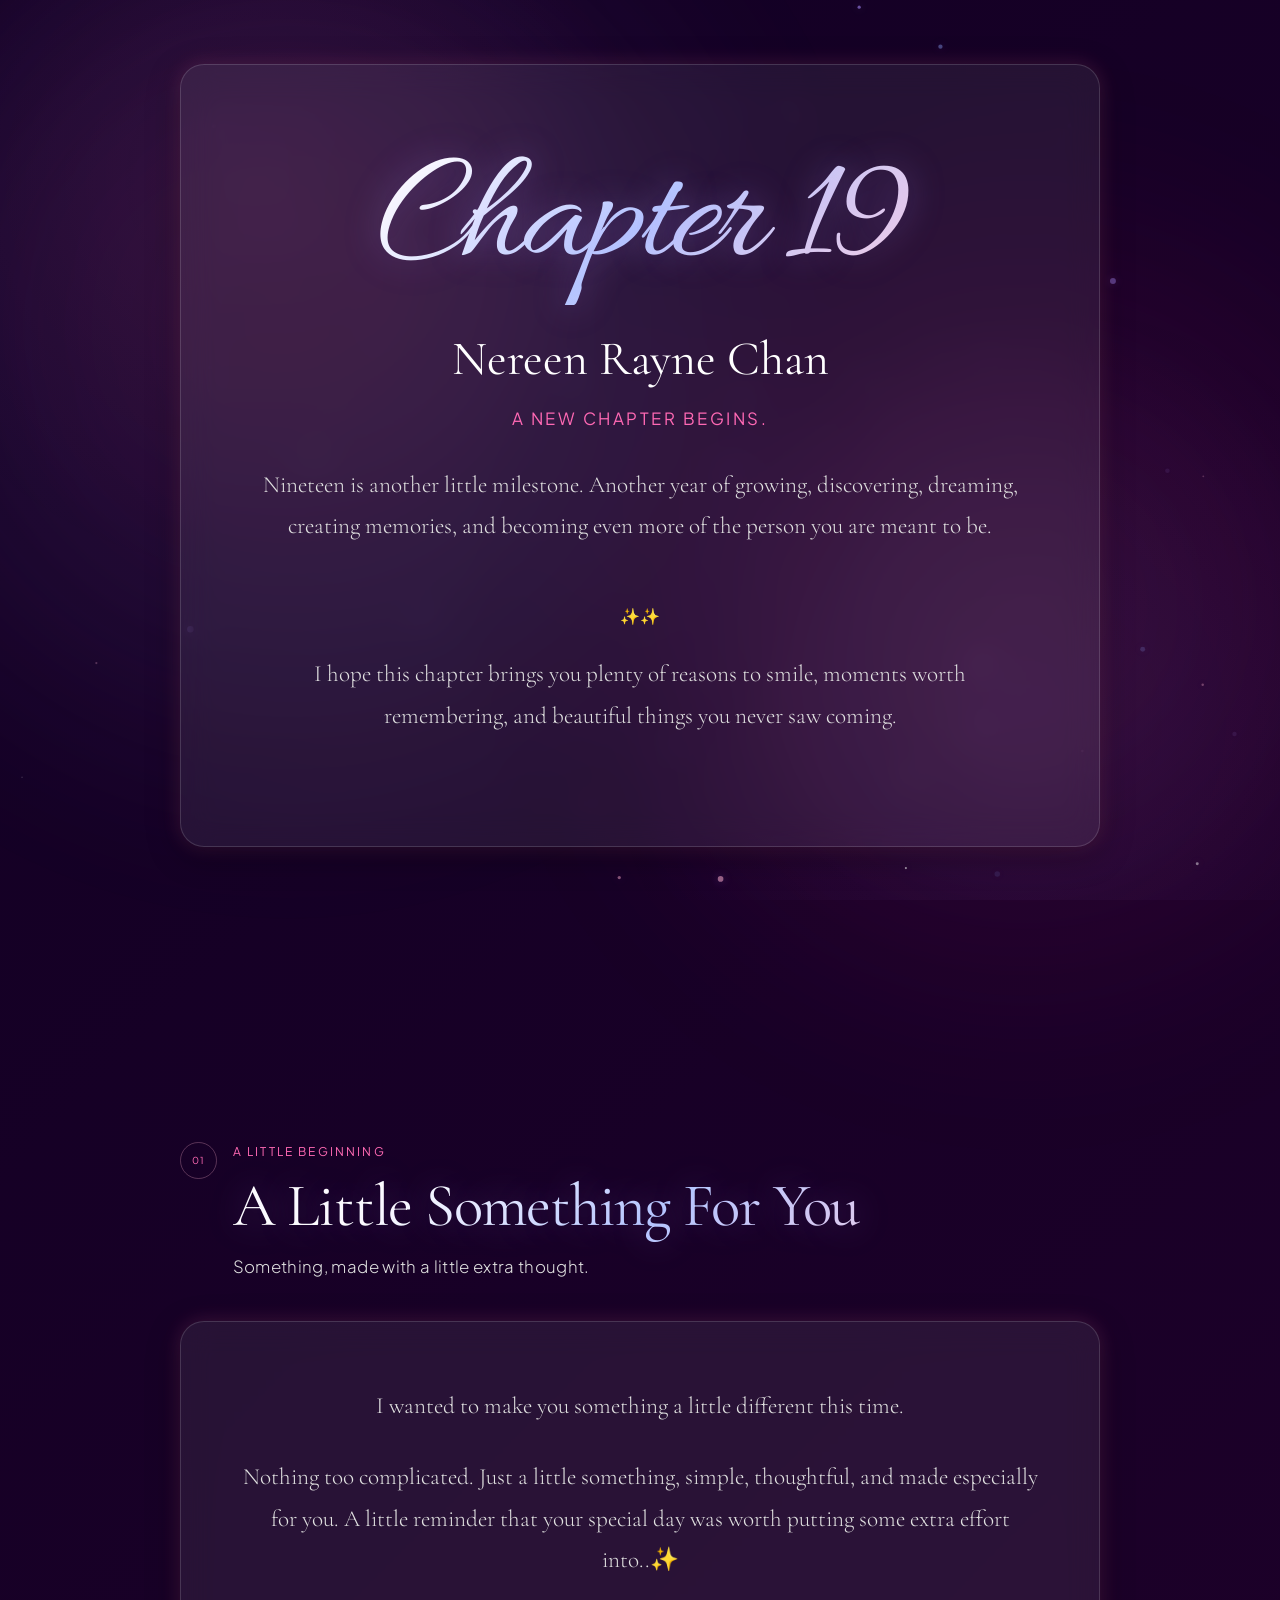
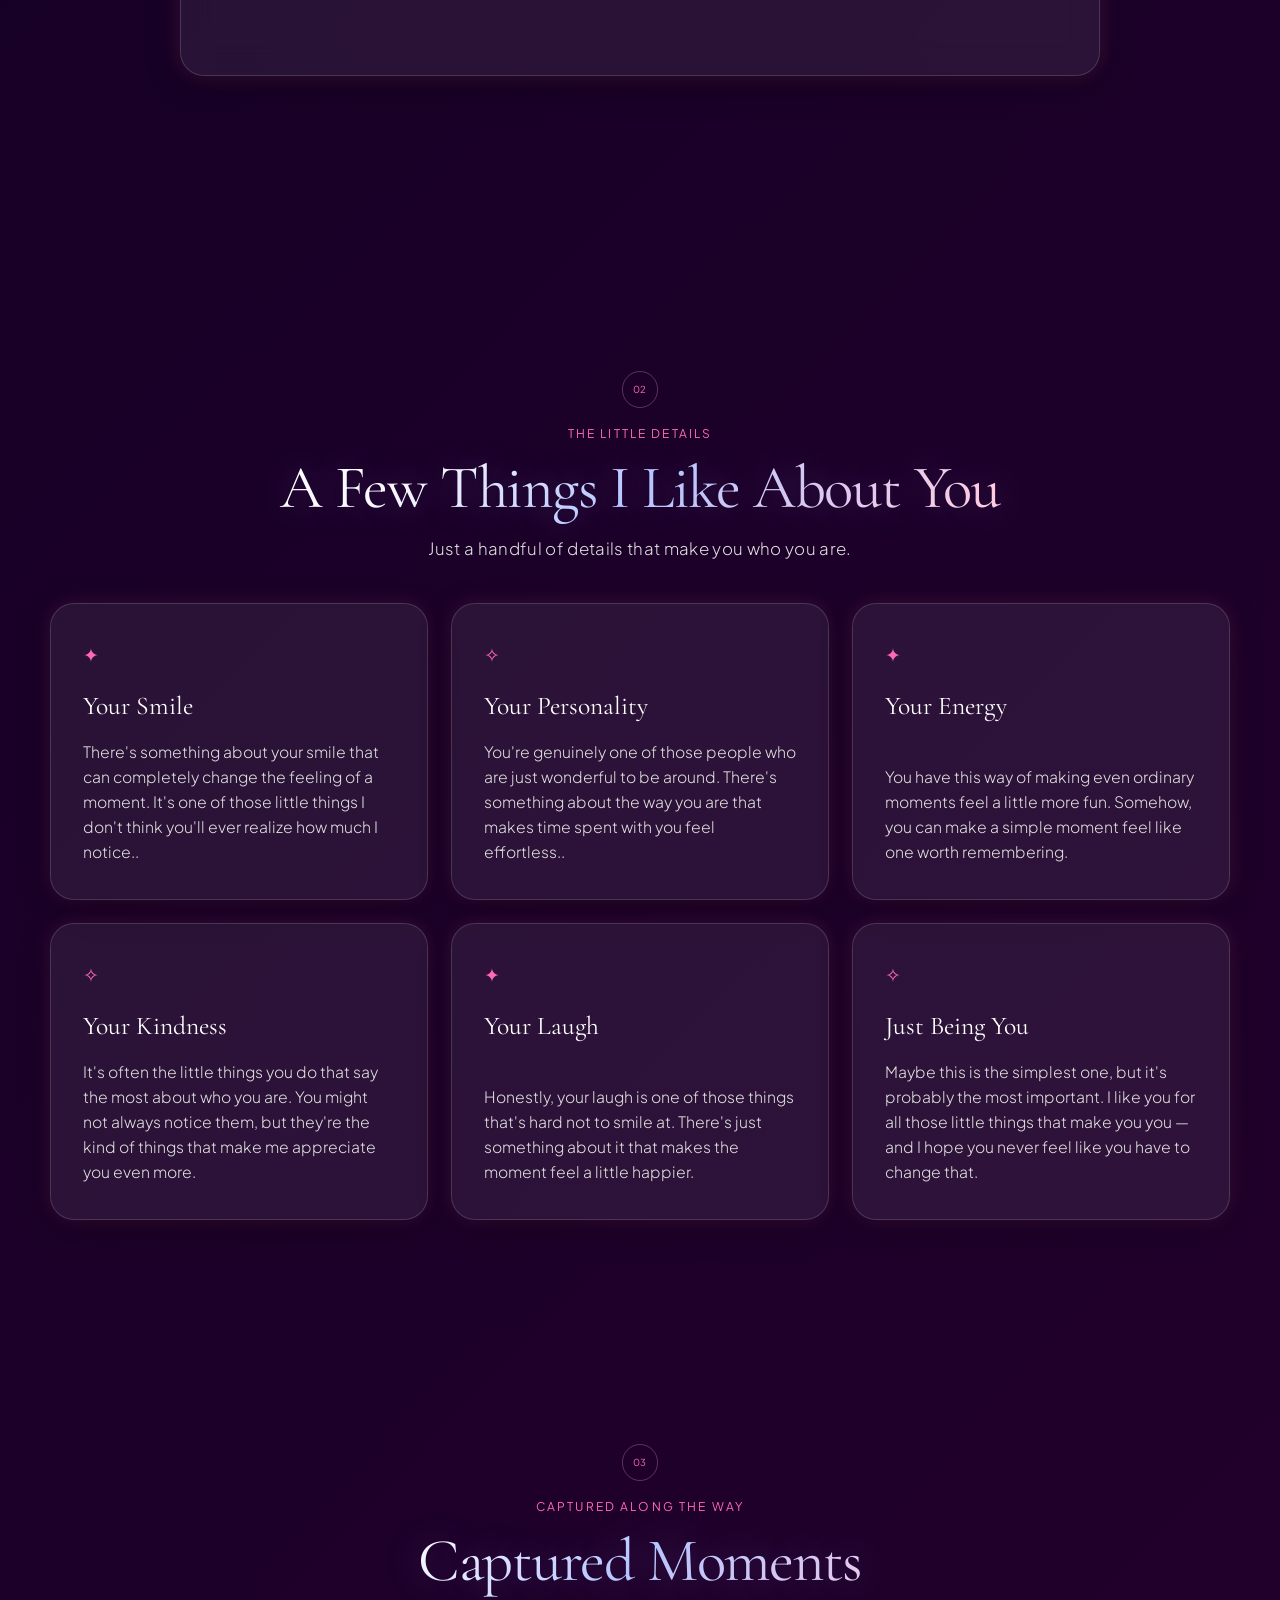
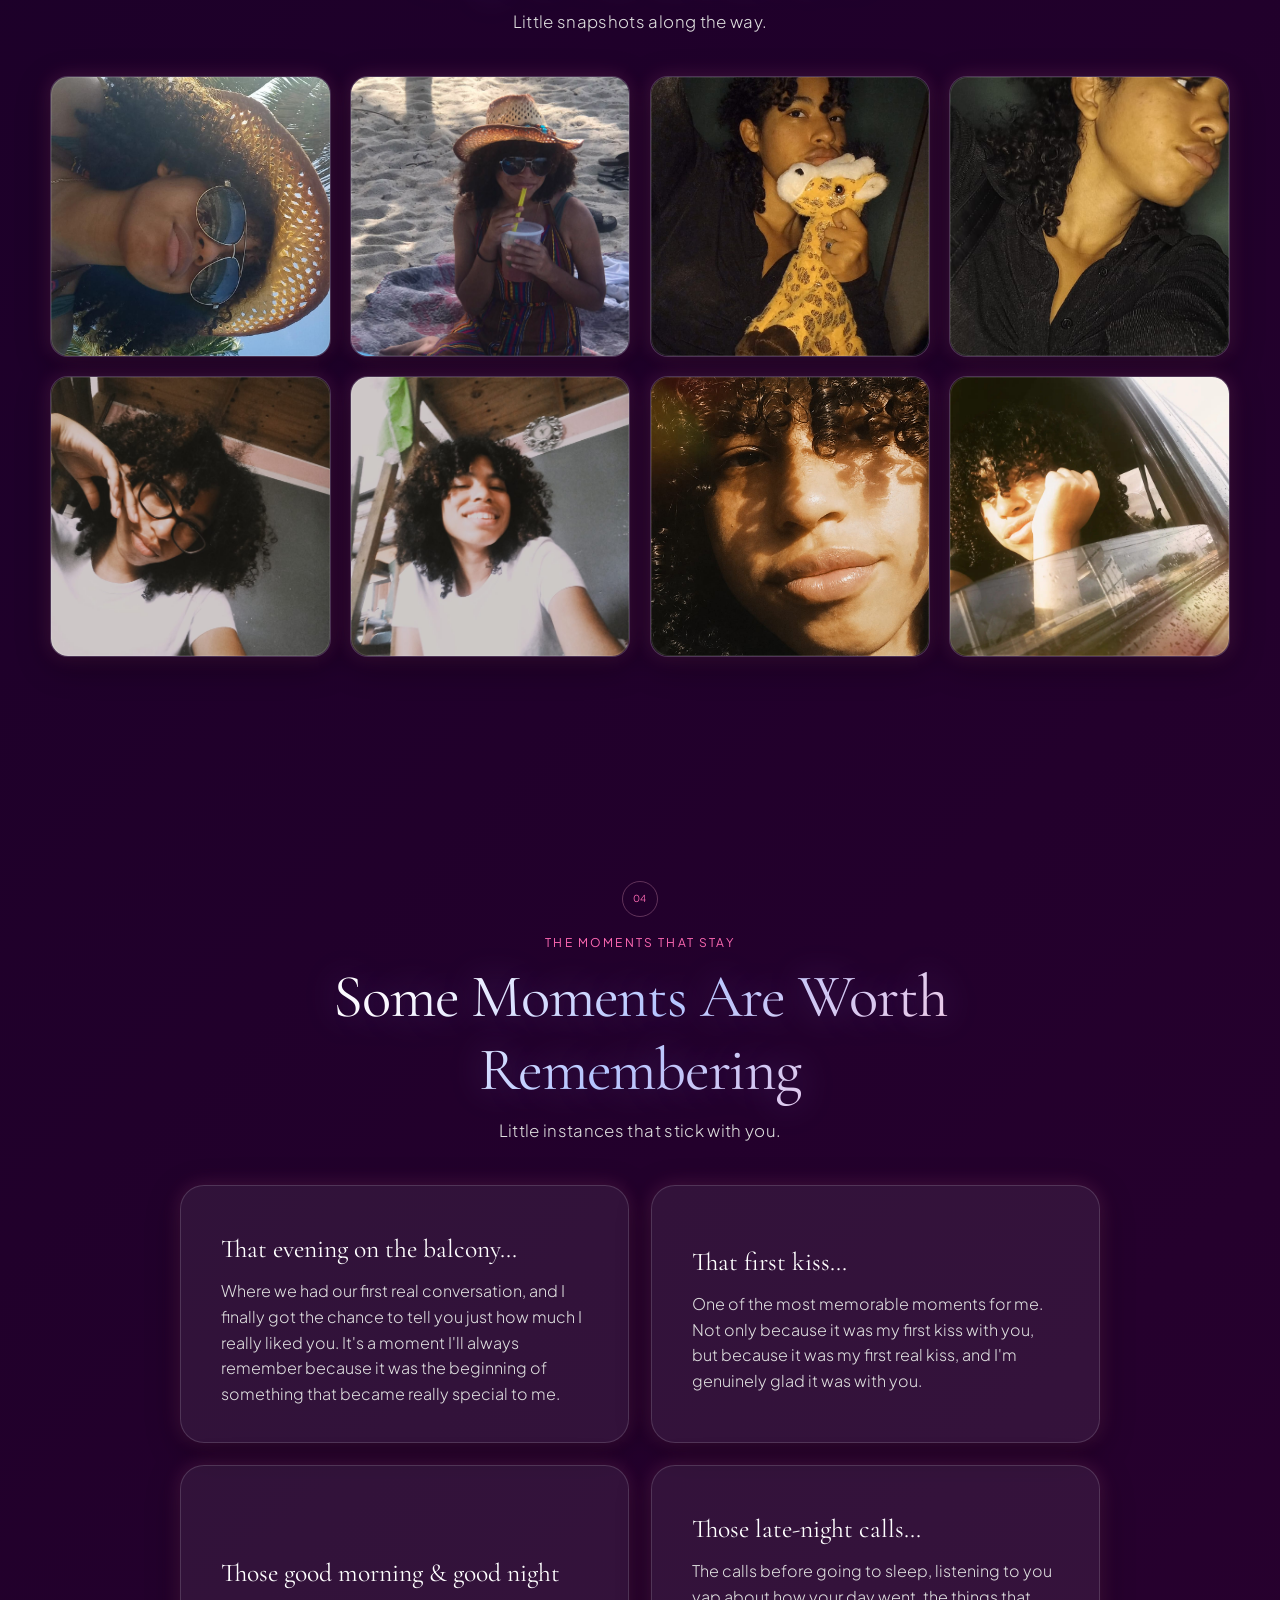
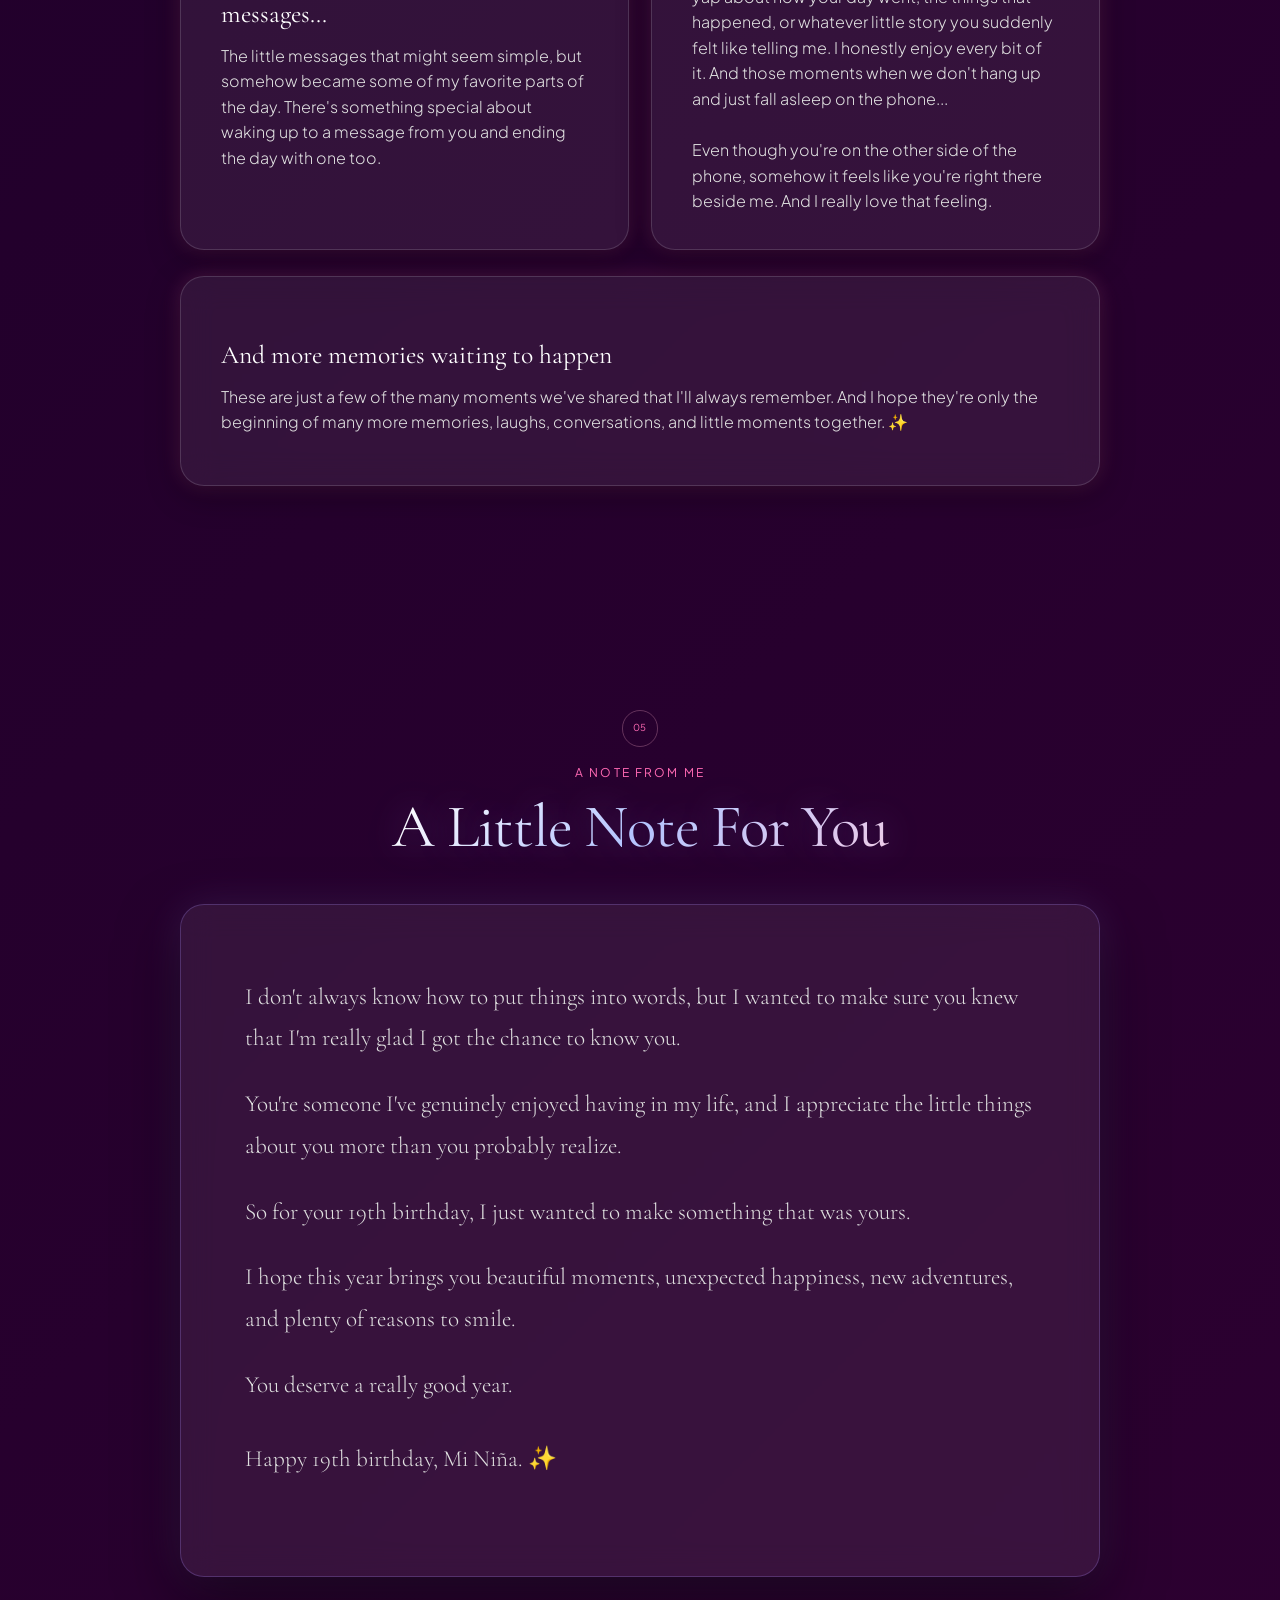
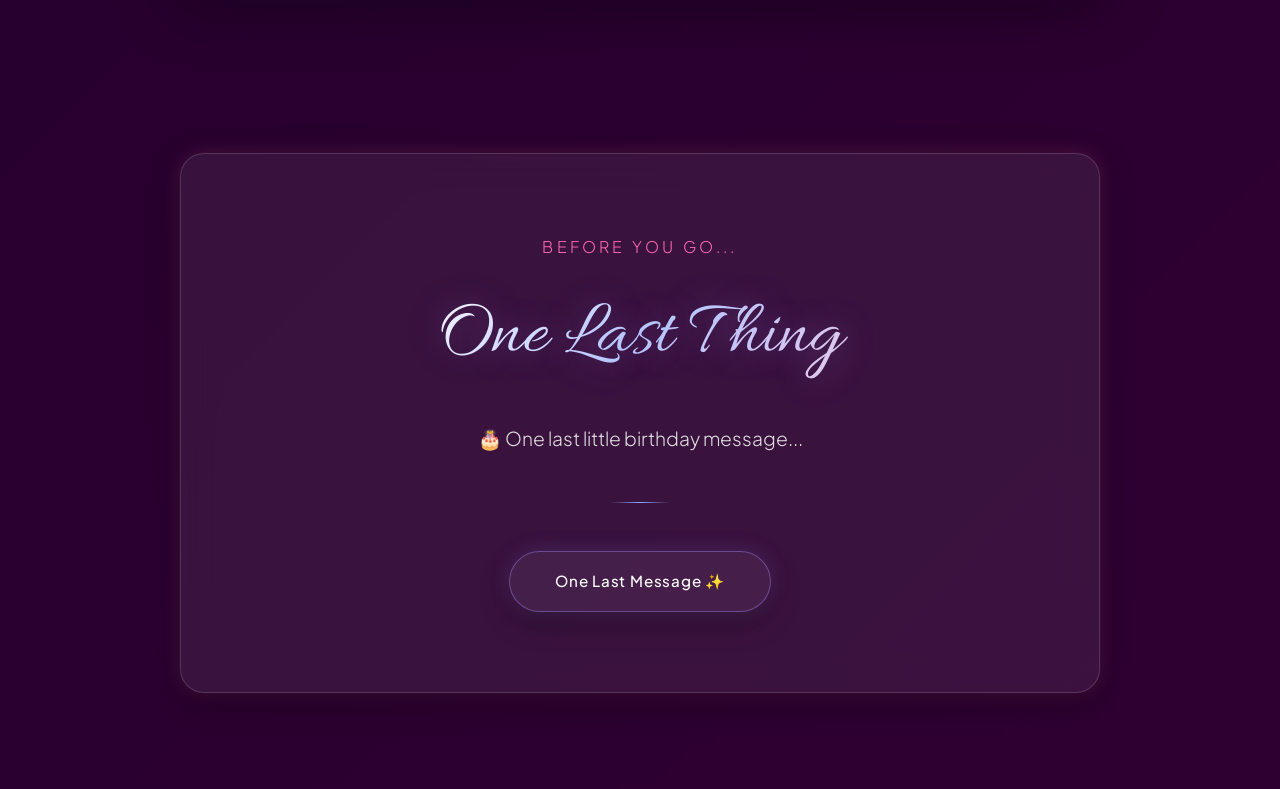
==== commit 3377cf76: "new update" ====
--- a/pages/birthday.html
+++ b/pages/birthday.html
@@ -170,7 +170,7 @@
                     <article class="moment-card glass-panel">
                         <span class="moment-tag"></span>
                         <h3>That first kiss...</h3>
-                        <p>One of the most memorable moments for me. Not only because it was my first kiss with you, but because it was my first real kiss — and I'm genuinely glad it was with you.</p>
+                        <p>One of the most memorable moments for me. Not only because it was my first kiss with you, but because it was my first real kiss, and I'm genuinely glad it was with you.</p>
                     </article>
                     <article class="moment-card glass-panel">
                         <span class="moment-tag"></span>
